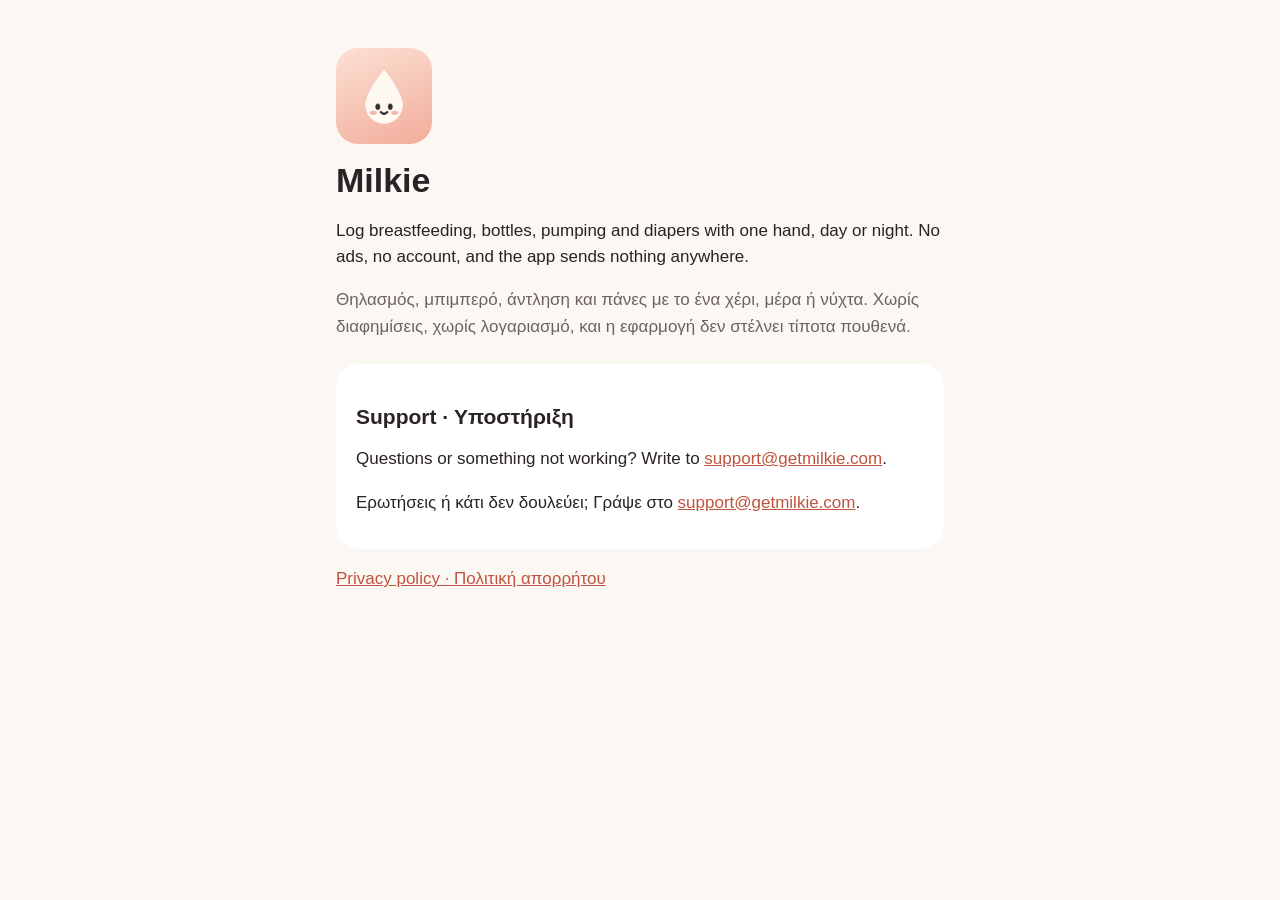
==== index.html @ eff482b9 "Add the support and privacy pages" ====
<!doctype html>
<html lang="en">
<head>
<meta charset="utf-8">
<meta name="viewport" content="width=device-width, initial-scale=1">
<title>Milkie</title>
<link rel="stylesheet" href="style.css">
</head>
<body>
<main>
<img class="icon" src="icon.png" alt="The Milkie app icon: a smiling milk drop">
<h1>Milkie</h1>
<p>Log breastfeeding, bottles, pumping and diapers with one hand, day or night. No ads, no account, and the app sends nothing anywhere.</p>
<p lang="el" class="muted">Θηλασμός, μπιμπερό, άντληση και πάνες με το ένα χέρι, μέρα ή νύχτα. Χωρίς διαφημίσεις, χωρίς λογαριασμό, και η εφαρμογή δεν στέλνει τίποτα πουθενά.</p>
<section>
<h2>Support · Υποστήριξη</h2>
<p>Questions or something not working? Write to <a href="mailto:support@getmilkie.com">support@getmilkie.com</a>.</p>
<p lang="el">Ερωτήσεις ή κάτι δεν δουλεύει; Γράψε στο <a href="mailto:support@getmilkie.com">support@getmilkie.com</a>.</p>
</section>
<p><a href="privacy.html">Privacy policy · Πολιτική απορρήτου</a></p>
</main>
</body>
</html>
---- style.css ----
:root { --bg: #FBF7F3; --card: #FFFFFF; --text: #2A2226; --muted: #6E6166; --accent: #C0533F; color-scheme: light dark; }
@media (prefers-color-scheme: dark) { :root { --bg: #121015; --card: #1E1A21; --text: #E9E1DA; --muted: #A8A29F; --accent: #E48C7D; } }
* { box-sizing: border-box; }
body { margin: 0; background: var(--bg); color: var(--text); font: 17px/1.55 -apple-system, BlinkMacSystemFont, "Helvetica Neue", sans-serif; }
main { max-width: 640px; margin: 0 auto; padding: 48px 16px 64px; }
h1, h2 { font-family: ui-rounded, -apple-system, sans-serif; font-weight: 600; line-height: 1.2; }
h1 { font-size: 34px; margin: 16px 0 8px; }
h2 { font-size: 21px; margin: 32px 0 8px; }
img.icon { width: 96px; height: 96px; border-radius: 22px; display: block; }
a { color: var(--accent); }
.muted { color: var(--muted); }
section { background: var(--card); border-radius: 22px; padding: 8px 20px 16px; margin-top: 24px; }
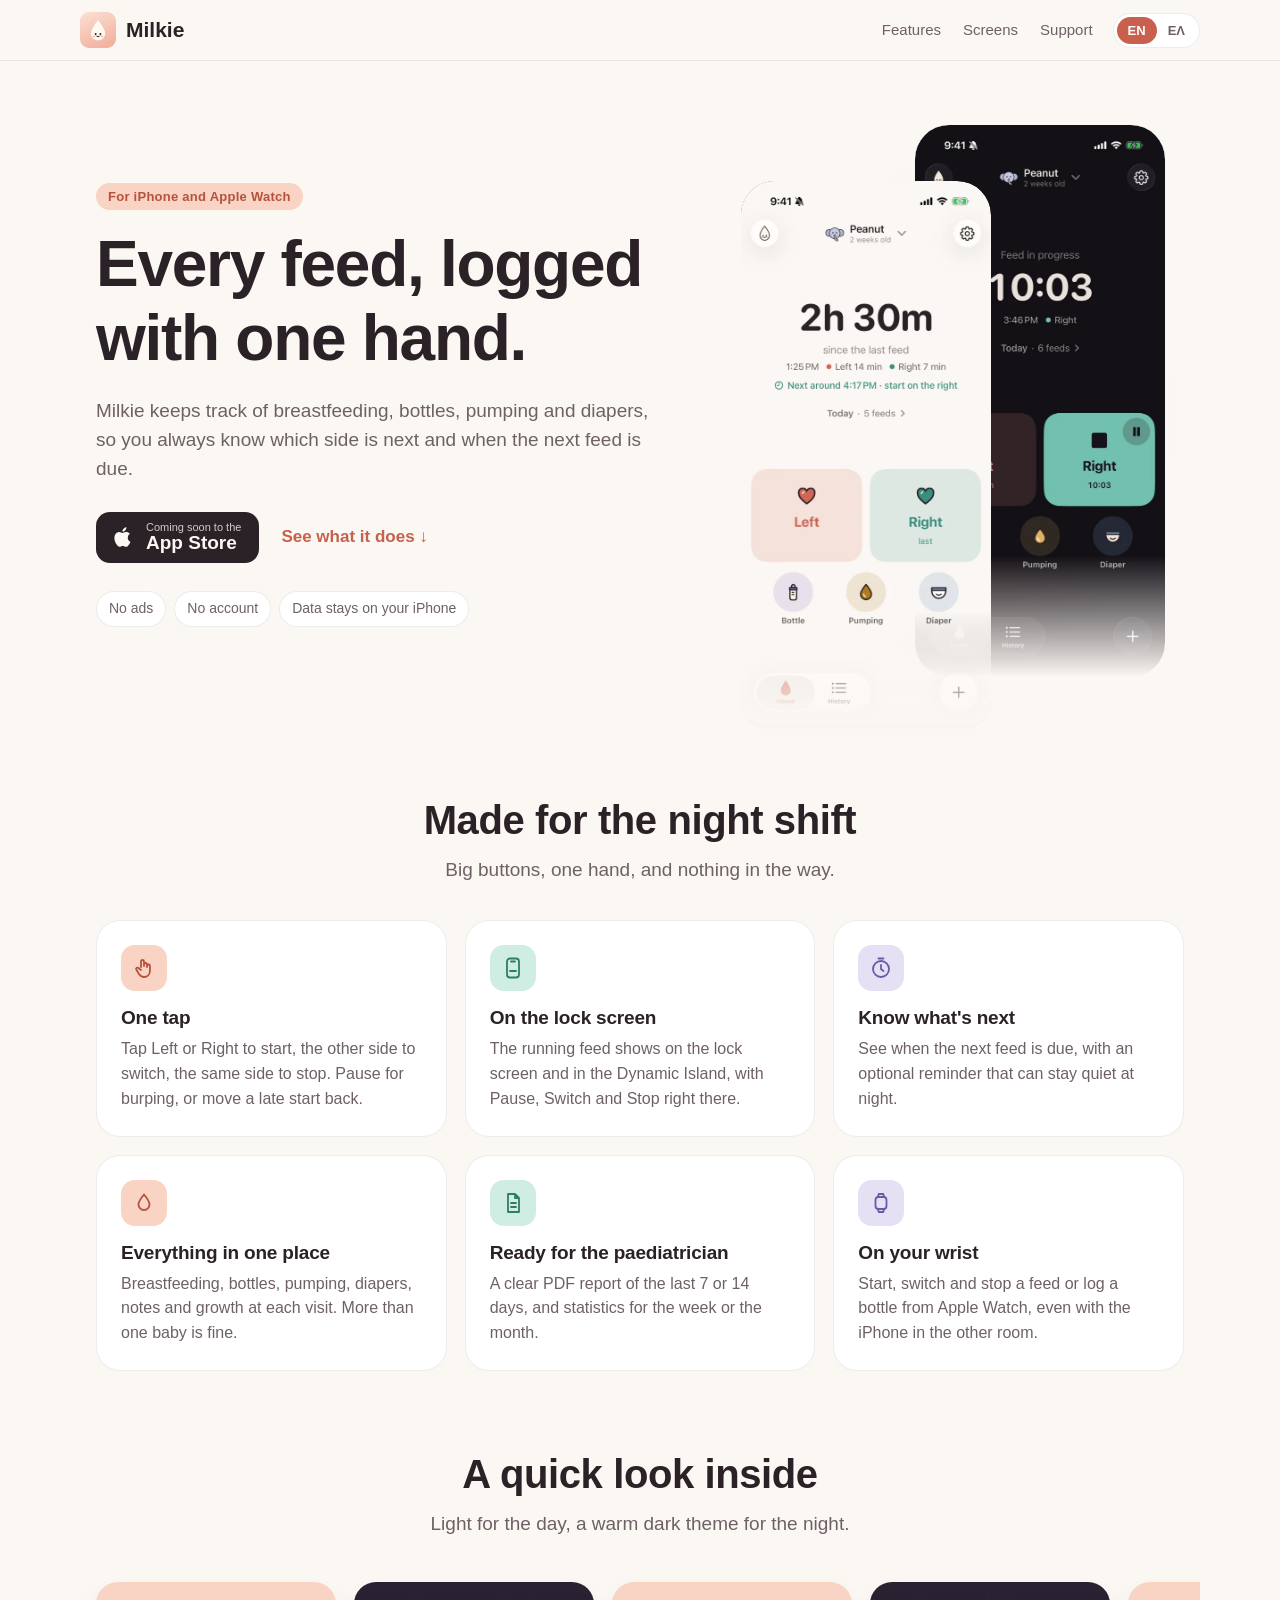
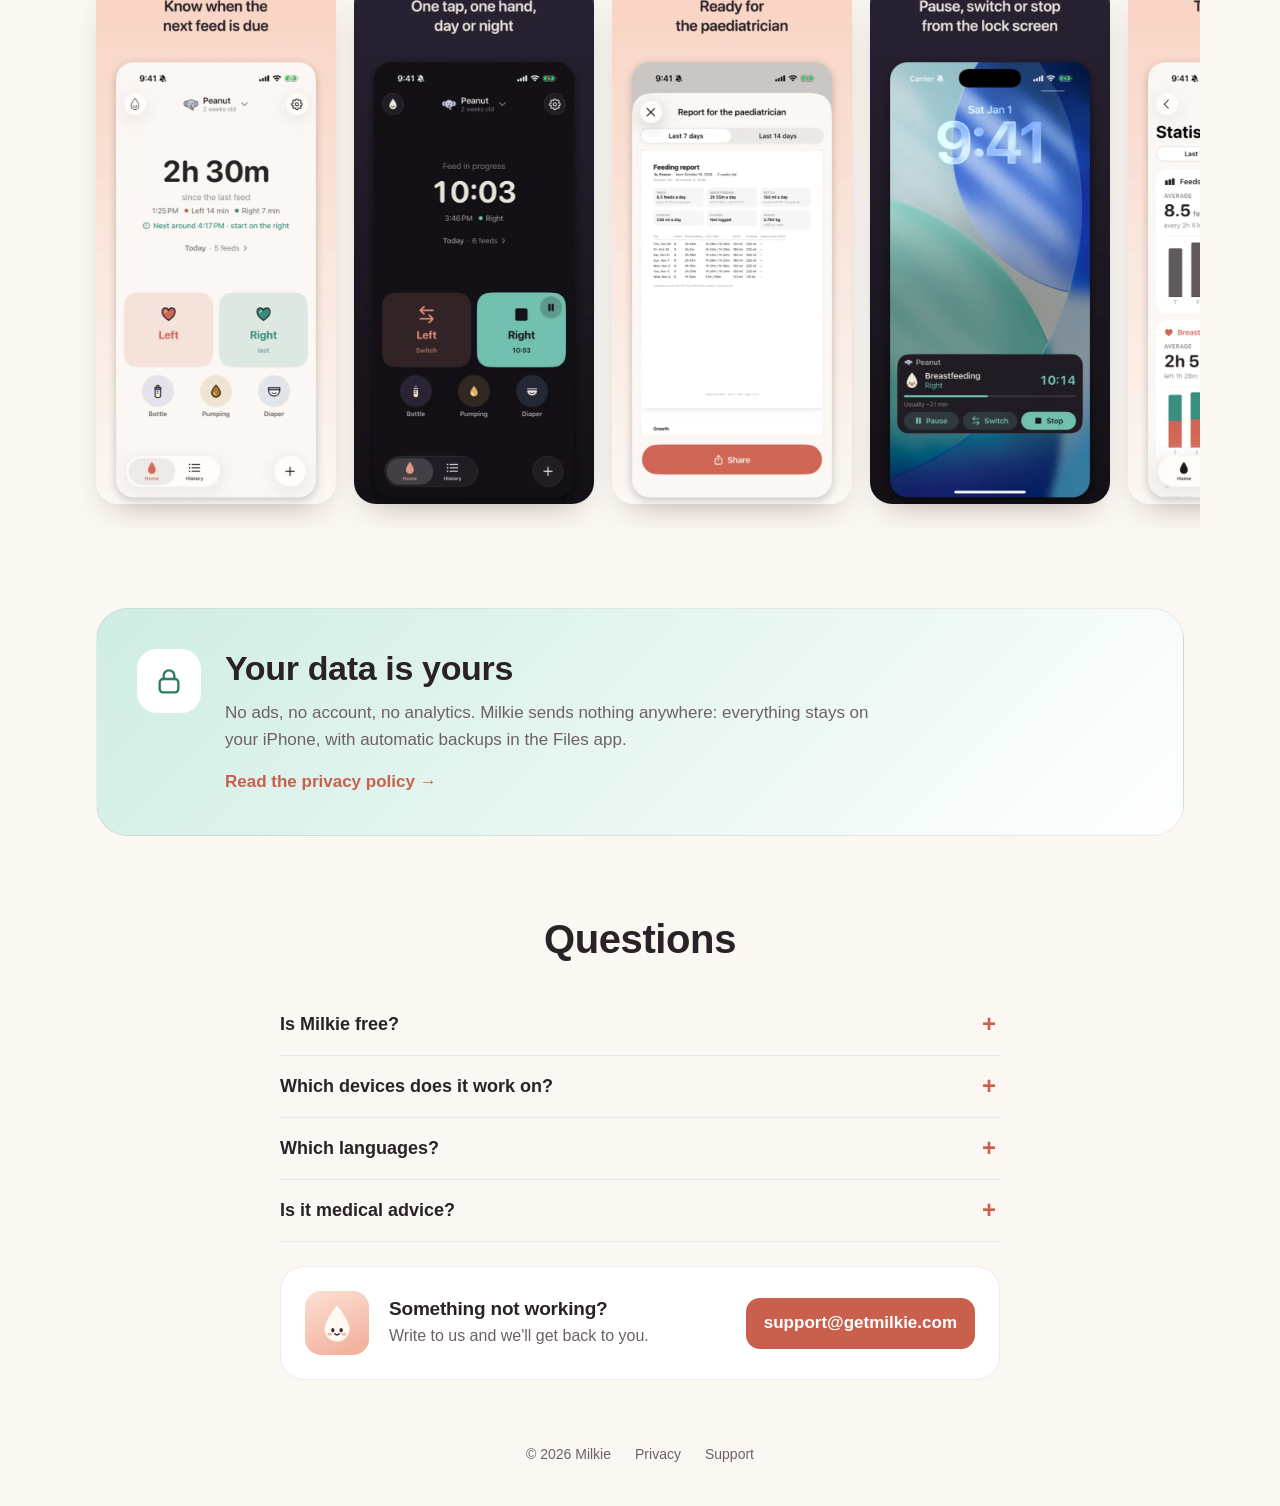
==== commit 0141ca8d: "Turn the support page into a landing page Hero, features, screenshots, privacy and questions in Engl" ====
--- a/index.html
+++ b/index.html
@@ -1,23 +1,161 @@
 <!doctype html>
-<html lang="en">
+<html lang="en" data-lang="en">
 <head>
 <meta charset="utf-8">
 <meta name="viewport" content="width=device-width, initial-scale=1">
-<title>Milkie</title>
+<title>Milkie: feeding tracker for iPhone</title>
+<meta name="description" content="Log breastfeeding, bottles, pumping and diapers with one hand, day or night. No ads, no account, and your data stays on your iPhone.">
+<meta name="theme-color" content="#FBF7F3" media="(prefers-color-scheme: light)">
+<meta name="theme-color" content="#121015" media="(prefers-color-scheme: dark)">
+<meta property="og:title" content="Milkie: feeding tracker for iPhone">
+<meta property="og:description" content="Breastfeeding, bottles, pumping and diapers, logged with one hand. No ads, no account.">
+<meta property="og:image" content="https://getmilkie.com/og.jpg">
+<meta property="og:url" content="https://getmilkie.com/">
+<meta name="twitter:card" content="summary_large_image">
+<link rel="icon" type="image/png" sizes="32x32" href="favicon-32.png">
+<link rel="apple-touch-icon" href="apple-touch-icon.png">
 <link rel="stylesheet" href="style.css">
+<script src="lang.js"></script>
 </head>
 <body>
-<main>
-<img class="icon" src="icon.png" alt="The Milkie app icon: a smiling milk drop">
-<h1>Milkie</h1>
-<p>Log breastfeeding, bottles, pumping and diapers with one hand, day or night. No ads, no account, and the app sends nothing anywhere.</p>
-<p lang="el" class="muted">Θηλασμός, μπιμπερό, άντληση και πάνες με το ένα χέρι, μέρα ή νύχτα. Χωρίς διαφημίσεις, χωρίς λογαριασμό, και η εφαρμογή δεν στέλνει τίποτα πουθενά.</p>
-<section>
-<h2>Support · Υποστήριξη</h2>
-<p>Questions or something not working? Write to <a href="mailto:support@getmilkie.com">support@getmilkie.com</a>.</p>
-<p lang="el">Ερωτήσεις ή κάτι δεν δουλεύει; Γράψε στο <a href="mailto:support@getmilkie.com">support@getmilkie.com</a>.</p>
+<header class="bar">
+  <a class="brand" href="#top"><img src="icon.png" alt="" width="36" height="36">Milkie</a>
+  <nav>
+    <a href="#features"><span lang="en">Features</span><span lang="el">Δυνατότητες</span></a>
+    <a href="#screens"><span lang="en">Screens</span><span lang="el">Οθόνες</span></a>
+    <a href="#support"><span lang="en">Support</span><span lang="el">Υποστήριξη</span></a>
+  </nav>
+  <div class="switch" role="group" aria-label="Language">
+    <button type="button" data-set-lang="en">EN</button><button type="button" data-set-lang="el">ΕΛ</button>
+  </div>
+</header>
+
+<main id="top">
+<section class="hero">
+  <div class="hero-text">
+    <p class="kicker"><span lang="en">For iPhone and Apple Watch</span><span lang="el">Για iPhone και Apple Watch</span></p>
+    <h1><span lang="en">Every feed, logged with one hand.</span><span lang="el">Κάθε τάισμα, με το ένα χέρι.</span></h1>
+    <p class="lead"><span lang="en">Milkie keeps track of breastfeeding, bottles, pumping and diapers, so you always know which side is next and when the next feed is due.</span><span lang="el">Το Milkie κρατά θηλασμό, μπιμπερό, άντληση και πάνες, για να ξέρεις πάντα ποια πλευρά είναι η επόμενη και πότε έρχεται το επόμενο τάισμα.</span></p>
+    <div class="cta">
+      <span class="badge-soon"><svg viewBox="0 0 24 24" aria-hidden="true"><path d="M16.4 12.6c0-2.3 1.9-3.4 2-3.5-1.1-1.6-2.8-1.8-3.4-1.8-1.4-.1-2.8.9-3.5.9s-1.8-.8-3-.8C7 7.4 5.6 8.3 4.8 9.7c-1.6 2.8-.4 6.9 1.2 9.1.8 1.1 1.7 2.3 2.8 2.3 1.1 0 1.6-.7 3-.7s1.8.7 3 .7 2-1.1 2.8-2.2c.9-1.3 1.2-2.5 1.2-2.6 0 0-2.4-.9-2.4-3.7zM14.2 5.8c.6-.8 1-1.8.9-2.8-.9 0-2 .6-2.6 1.4-.6.7-1.1 1.7-.9 2.7 1 .1 2-.5 2.6-1.3z"/></svg><span><small lang="en">Coming soon to the</small><small lang="el">Σύντομα στο</small>App Store</span></span>
+      <a class="link-more" href="#features"><span lang="en">See what it does</span><span lang="el">Δες τι κάνει</span> ↓</a>
+    </div>
+    <ul class="pills">
+      <li><span lang="en">No ads</span><span lang="el">Χωρίς διαφημίσεις</span></li>
+      <li><span lang="en">No account</span><span lang="el">Χωρίς λογαριασμό</span></li>
+      <li><span lang="en">Data stays on your iPhone</span><span lang="el">Τα δεδομένα μένουν στο iPhone</span></li>
+    </ul>
+  </div>
+  <div class="hero-phones" aria-hidden="true">
+    <img class="phone back" lang="en" src="img/en-1-feeding-screen.webp" alt="" width="560" height="1236">
+    <img class="phone back" lang="el" src="img/el-1-feeding-screen.webp" alt="" width="560" height="1236" loading="lazy">
+    <img class="phone front" lang="en" src="img/en-3-home-screen.webp" alt="" width="560" height="1236">
+    <img class="phone front" lang="el" src="img/el-3-home-screen.webp" alt="" width="560" height="1236" loading="lazy">
+  </div>
 </section>
-<p><a href="privacy.html">Privacy policy · Πολιτική απορρήτου</a></p>
+
+<section id="features" class="block">
+  <h2><span lang="en">Made for the night shift</span><span lang="el">Φτιαγμένο για τις νυχτερινές βάρδιες</span></h2>
+  <p class="sub"><span lang="en">Big buttons, one hand, and nothing in the way.</span><span lang="el">Μεγάλα κουμπιά, το ένα χέρι, και τίποτα περιττό.</span></p>
+  <div class="grid">
+    <article class="card">
+      <div class="ico peach"><svg viewBox="0 0 24 24"><path d="M9 11V5.5a1.5 1.5 0 0 1 3 0V10m0-1.5a1.5 1.5 0 0 1 3 0V11m0-1a1.5 1.5 0 0 1 3 0v4.5c0 3.6-2.4 6.5-6 6.5-2.5 0-3.8-1.2-5-3l-2.6-4.2a1.4 1.4 0 0 1 2.3-1.6L9 14"/></svg></div>
+      <h3><span lang="en">One tap</span><span lang="el">Ένα πάτημα</span></h3>
+      <p><span lang="en">Tap Left or Right to start, the other side to switch, the same side to stop. Pause for burping, or move a late start back.</span><span lang="el">Αριστερά ή Δεξιά για έναρξη, η άλλη πλευρά για αλλαγή, η ίδια για τέλος. Παύση για ρέψιμο, ή πήγαινε πίσω την ώρα αν ξεκίνησες αργά.</span></p>
+    </article>
+    <article class="card">
+      <div class="ico teal"><svg viewBox="0 0 24 24"><rect x="6" y="2.5" width="12" height="19" rx="3"/><path d="M10 5.5h4M9 15h6"/></svg></div>
+      <h3><span lang="en">On the lock screen</span><span lang="el">Στην οθόνη κλειδώματος</span></h3>
+      <p><span lang="en">The running feed shows on the lock screen and in the Dynamic Island, with Pause, Switch and Stop right there.</span><span lang="el">Το τάισμα φαίνεται στην οθόνη κλειδώματος και στο Dynamic Island, με Παύση, Αλλαγή και Τέλος εκεί μπροστά σου.</span></p>
+    </article>
+    <article class="card">
+      <div class="ico lilac"><svg viewBox="0 0 24 24"><circle cx="12" cy="13" r="8"/><path d="M12 9v4l2.5 2M9.5 2.5h5"/></svg></div>
+      <h3><span lang="en">Know what's next</span><span lang="el">Ξέρεις τι έρχεται</span></h3>
+      <p><span lang="en">See when the next feed is due, with an optional reminder that can stay quiet at night.</span><span lang="el">Δες πότε έρχεται το επόμενο τάισμα, με υπενθύμιση αν τη θέλεις, που μπορεί να μένει ήσυχη τη νύχτα.</span></p>
+    </article>
+    <article class="card">
+      <div class="ico peach"><svg viewBox="0 0 24 24"><path d="M12 3.5c3 3.6 5.5 6.6 5.5 10a5.5 5.5 0 0 1-11 0c0-3.4 2.5-6.4 5.5-10z"/></svg></div>
+      <h3><span lang="en">Everything in one place</span><span lang="el">Όλα σε ένα σημείο</span></h3>
+      <p><span lang="en">Breastfeeding, bottles, pumping, diapers, notes and growth at each visit. More than one baby is fine.</span><span lang="el">Θηλασμός, μπιμπερό, άντληση, πάνες, σημειώσεις και ανάπτυξη σε κάθε επίσκεψη. Και για περισσότερα από ένα μωρά.</span></p>
+    </article>
+    <article class="card">
+      <div class="ico teal"><svg viewBox="0 0 24 24"><path d="M7 3h7l4 4v14H7zM14 3v4h4M10 12h5M10 16h5"/></svg></div>
+      <h3><span lang="en">Ready for the paediatrician</span><span lang="el">Έτοιμο για τον παιδίατρο</span></h3>
+      <p><span lang="en">A clear PDF report of the last 7 or 14 days, and statistics for the week or the month.</span><span lang="el">Καθαρή αναφορά PDF για τις τελευταίες 7 ή 14 μέρες, και στατιστικά για την εβδομάδα ή τον μήνα.</span></p>
+    </article>
+    <article class="card">
+      <div class="ico lilac"><svg viewBox="0 0 24 24"><rect x="6.5" y="6" width="11" height="12" rx="3"/><path d="M9 6l.7-3h4.6l.7 3M9 18l.7 3h4.6l.7-3"/></svg></div>
+      <h3><span lang="en">On your wrist</span><span lang="el">Στον καρπό σου</span></h3>
+      <p><span lang="en">Start, switch and stop a feed or log a bottle from Apple Watch, even with the iPhone in the other room.</span><span lang="el">Ξεκίνα, άλλαξε και σταμάτα τάισμα ή γράψε μπιμπερό από το Apple Watch, ακόμα κι αν το iPhone είναι σε άλλο δωμάτιο.</span></p>
+    </article>
+  </div>
+</section>
+
+<section id="screens" class="block">
+  <h2><span lang="en">A quick look inside</span><span lang="el">Μια ματιά μέσα</span></h2>
+  <p class="sub"><span lang="en">Light for the day, a warm dark theme for the night.</span><span lang="el">Φωτεινό για τη μέρα, ζεστό σκούρο θέμα για τη νύχτα.</span></p>
+  <div class="gallery" tabindex="0" aria-label="Screenshots">
+    <img lang="en" src="img/en-3-home.webp" alt="Home screen: when the next feed is due" width="600" height="1305" loading="lazy">
+    <img lang="el" src="img/el-3-home.webp" alt="Αρχική οθόνη: πότε έρχεται το επόμενο τάισμα" width="600" height="1305" loading="lazy">
+    <img lang="en" src="img/en-1-feeding.webp" alt="A feed running, in the dark theme" width="600" height="1305" loading="lazy">
+    <img lang="el" src="img/el-1-feeding.webp" alt="Τάισμα σε εξέλιξη, στο σκούρο θέμα" width="600" height="1305" loading="lazy">
+    <img lang="en" src="img/en-4-report.webp" alt="PDF report for the paediatrician" width="600" height="1305" loading="lazy">
+    <img lang="el" src="img/el-4-report.webp" alt="Αναφορά PDF για τον παιδίατρο" width="600" height="1305" loading="lazy">
+    <img lang="en" src="img/en-2-lock.webp" alt="The feed on the lock screen" width="600" height="1305" loading="lazy">
+    <img lang="el" src="img/el-2-lock.webp" alt="Το τάισμα στην οθόνη κλειδώματος" width="600" height="1305" loading="lazy">
+    <img lang="en" src="img/en-5-stats.webp" alt="Weekly statistics" width="600" height="1305" loading="lazy">
+    <img lang="el" src="img/el-5-stats.webp" alt="Στατιστικά εβδομάδας" width="600" height="1305" loading="lazy">
+    <img lang="en" src="img/en-6-welcome.webp" alt="Welcome screen" width="600" height="1305" loading="lazy">
+    <img lang="el" src="img/el-6-welcome.webp" alt="Οθόνη καλωσορίσματος" width="600" height="1305" loading="lazy">
+  </div>
+</section>
+
+<section class="block privacy-band">
+  <div class="privacy-inner">
+    <div class="lock"><svg viewBox="0 0 24 24"><rect x="5" y="10.5" width="14" height="10" rx="2.5"/><path d="M8 10.5V8a4 4 0 0 1 8 0v2.5"/></svg></div>
+    <div>
+      <h2><span lang="en">Your data is yours</span><span lang="el">Τα δεδομένα είναι δικά σου</span></h2>
+      <p><span lang="en">No ads, no account, no analytics. Milkie sends nothing anywhere: everything stays on your iPhone, with automatic backups in the Files app.</span><span lang="el">Χωρίς διαφημίσεις, λογαριασμό ή αναλυτικά στοιχεία. Το Milkie δεν στέλνει τίποτα πουθενά: όλα μένουν στο iPhone σου, με αυτόματα αντίγραφα στα Αρχεία.</span></p>
+      <a class="privacy-link" href="privacy.html"><span lang="en">Read the privacy policy</span><span lang="el">Διάβασε την πολιτική απορρήτου</span> →</a>
+    </div>
+  </div>
+</section>
+
+<section id="support" class="block">
+  <h2><span lang="en">Questions</span><span lang="el">Ερωτήσεις</span></h2>
+  <div class="faq">
+    <details>
+      <summary><span lang="en">Is Milkie free?</span><span lang="el">Είναι δωρεάν;</span></summary>
+      <p><span lang="en">Yes, it's free to download, with no ads and nothing to sign up for.</span><span lang="el">Ναι, κατεβαίνει δωρεάν, χωρίς διαφημίσεις και χωρίς εγγραφή.</span></p>
+    </details>
+    <details>
+      <summary><span lang="en">Which devices does it work on?</span><span lang="el">Σε ποιες συσκευές δουλεύει;</span></summary>
+      <p><span lang="en">iPhone with iOS 18 or later, and Apple Watch with watchOS 11 or later.</span><span lang="el">iPhone με iOS 18 ή νεότερο, και Apple Watch με watchOS 11 ή νεότερο.</span></p>
+    </details>
+    <details>
+      <summary><span lang="en">Which languages?</span><span lang="el">Σε ποιες γλώσσες;</span></summary>
+      <p><span lang="en">English and Greek. You can switch in the app's settings.</span><span lang="el">Αγγλικά και ελληνικά. Αλλάζεις γλώσσα στις ρυθμίσεις της εφαρμογής.</span></p>
+    </details>
+    <details>
+      <summary><span lang="en">Is it medical advice?</span><span lang="el">Δίνει ιατρικές συμβουλές;</span></summary>
+      <p><span lang="en">No. Milkie is a logbook. For questions about your baby's feeding or growth, ask your paediatrician.</span><span lang="el">Όχι. Το Milkie είναι ημερολόγιο. Για ερωτήσεις σχετικά με το τάισμα ή την ανάπτυξη του μωρού σου, ρώτησε τον παιδίατρό σου.</span></p>
+    </details>
+  </div>
+  <div class="contact card">
+    <img src="icon.png" alt="" width="64" height="64">
+    <div>
+      <h3><span lang="en">Something not working?</span><span lang="el">Κάτι δεν δουλεύει;</span></h3>
+      <p><span lang="en">Write to us and we'll get back to you.</span><span lang="el">Γράψε μας και θα σου απαντήσουμε.</span></p>
+    </div>
+    <a class="button" href="mailto:support@getmilkie.com">support@getmilkie.com</a>
+  </div>
+</section>
 </main>
+
+<footer class="foot">
+  <span>© 2026 Milkie</span>
+  <a href="privacy.html"><span lang="en">Privacy</span><span lang="el">Απόρρητο</span></a>
+  <a href="mailto:support@getmilkie.com"><span lang="en">Support</span><span lang="el">Υποστήριξη</span></a>
+</footer>
 </body>
 </html>
--- a/style.css
+++ b/style.css
@@ -1,12 +1,210 @@
-:root { --bg: #FBF7F3; --card: #FFFFFF; --text: #2A2226; --muted: #6E6166; --accent: #C0533F; color-scheme: light dark; }
-@media (prefers-color-scheme: dark) { :root { --bg: #121015; --card: #1E1A21; --text: #E9E1DA; --muted: #A8A29F; --accent: #E48C7D; } }
+:root {
+  color-scheme: light dark;
+  --bg: #FBF7F3;
+  --bg-2: #F6E3D8;
+  --card: #FFFFFF;
+  --text: #2A2226;
+  --muted: #6E6166;
+  --line: rgba(42, 34, 38, .08);
+  --accent: #C9604E;
+  --accent-ink: #FFFFFF;
+  --peach: #F9D3C3;
+  --teal: #CFEDE3;
+  --teal-ink: #2F7D67;
+  --lilac: #E6E0F5;
+  --lilac-ink: #6B5BA8;
+  --peach-ink: #B5523F;
+  --shadow: 0 24px 60px -24px rgba(120, 60, 40, .35);
+  --radius: 24px;
+  --rounded: ui-rounded, "SF Pro Rounded", -apple-system, BlinkMacSystemFont, "Segoe UI", sans-serif;
+}
+@media (prefers-color-scheme: dark) {
+  :root {
+    --bg: #121015;
+    --bg-2: #1C1720;
+    --card: #1E1A21;
+    --text: #E9E1DA;
+    --muted: #A8A29F;
+    --line: rgba(233, 225, 218, .09);
+    --accent: #E48C7D;
+    --accent-ink: #1A1416;
+    --peach: #3A2622;
+    --teal: #1E332D;
+    --teal-ink: #8FD3BE;
+    --lilac: #2A2438;
+    --lilac-ink: #B9ACE8;
+    --peach-ink: #F0A796;
+    --shadow: 0 24px 60px -24px rgba(0, 0, 0, .8);
+  }
+}
+
+/* Language: show only the chosen one. */
+html[data-lang="en"] body [lang="el"], html[data-lang="el"] body [lang="en"] { display: none !important; }
+
 * { box-sizing: border-box; }
-body { margin: 0; background: var(--bg); color: var(--text); font: 17px/1.55 -apple-system, BlinkMacSystemFont, "Helvetica Neue", sans-serif; }
-main { max-width: 640px; margin: 0 auto; padding: 48px 16px 64px; }
-h1, h2 { font-family: ui-rounded, -apple-system, sans-serif; font-weight: 600; line-height: 1.2; }
-h1 { font-size: 34px; margin: 16px 0 8px; }
-h2 { font-size: 21px; margin: 32px 0 8px; }
-img.icon { width: 96px; height: 96px; border-radius: 22px; display: block; }
+html { scroll-behavior: smooth; scroll-padding-top: 80px; }
+body {
+  margin: 0;
+  background: var(--bg);
+  color: var(--text);
+  font: 17px/1.55 -apple-system, BlinkMacSystemFont, "Segoe UI", "Helvetica Neue", sans-serif;
+  -webkit-font-smoothing: antialiased;
+}
+img { max-width: 100%; height: auto; }
 a { color: var(--accent); }
-.muted { color: var(--muted); }
-section { background: var(--card); border-radius: 22px; padding: 8px 20px 16px; margin-top: 24px; }
+h1, h2, h3 { font-family: var(--rounded); line-height: 1.15; letter-spacing: -.01em; margin: 0; }
+h2 { font-size: clamp(28px, 4vw, 40px); font-weight: 700; }
+h3 { font-size: 19px; font-weight: 650; }
+
+/* Top bar */
+.bar {
+  position: sticky; top: 0; z-index: 10;
+  display: flex; align-items: center; gap: 20px;
+  padding: 12px max(16px, calc((100% - 1120px) / 2));
+  background: color-mix(in srgb, var(--bg) 82%, transparent);
+  backdrop-filter: saturate(1.4) blur(14px);
+  -webkit-backdrop-filter: saturate(1.4) blur(14px);
+  border-bottom: 1px solid var(--line);
+}
+.brand { display: flex; align-items: center; gap: 10px; font: 700 21px var(--rounded); color: var(--text); text-decoration: none; margin-right: auto; }
+.brand img { border-radius: 9px; }
+.bar nav { display: flex; gap: 22px; }
+.bar nav a { color: var(--muted); text-decoration: none; font-size: 15px; font-weight: 500; }
+.bar nav a:hover { color: var(--text); }
+.switch { display: flex; background: var(--card); border: 1px solid var(--line); border-radius: 999px; padding: 3px; }
+.switch button {
+  font: 600 13px var(--rounded); border: 0; background: none; color: var(--muted);
+  padding: 6px 11px; border-radius: 999px; cursor: pointer;
+}
+.switch button[aria-pressed="true"] { background: var(--accent); color: var(--accent-ink); }
+
+main { max-width: 1120px; margin: 0 auto; padding: 0 16px; }
+
+/* Hero */
+.hero {
+  display: grid; grid-template-columns: 1.1fr .9fr; gap: 40px; align-items: center;
+  padding: 64px 0 40px;
+}
+.kicker {
+  display: inline-block; margin: 0 0 18px; padding: 6px 12px; border-radius: 999px;
+  background: var(--peach); color: var(--peach-ink); font: 600 13px var(--rounded); letter-spacing: .02em;
+}
+.hero h1 { font-size: clamp(40px, 6vw, 64px); font-weight: 800; letter-spacing: -.02em; }
+.lead { font-size: 19px; color: var(--muted); max-width: 30em; margin: 20px 0 28px; }
+.cta { display: flex; flex-wrap: wrap; align-items: center; gap: 14px 22px; }
+.badge-soon {
+  display: inline-flex; align-items: center; gap: 10px;
+  background: var(--text); color: var(--bg); border-radius: 14px; padding: 9px 18px 9px 14px;
+  font: 600 19px/1.1 -apple-system, BlinkMacSystemFont, sans-serif;
+}
+.badge-soon svg { width: 26px; height: 26px; fill: currentColor; }
+.badge-soon span { display: flex; flex-direction: column; }
+.badge-soon small { font-size: 11px; font-weight: 500; opacity: .8; }
+.link-more { font-weight: 600; text-decoration: none; }
+.pills { display: flex; flex-wrap: wrap; gap: 8px; list-style: none; padding: 0; margin: 28px 0 0; }
+.pills li { font-size: 14px; color: var(--muted); padding: 6px 12px; border: 1px solid var(--line); border-radius: 999px; background: var(--card); }
+
+.hero-phones { position: relative; height: 560px; }
+.hero-phones::before {
+  content: ""; position: absolute; inset: 8% 4% 4% 8%; border-radius: 50%;
+  background: radial-gradient(closest-side, var(--peach), transparent);
+  filter: blur(10px);
+}
+.phone {
+  position: absolute; width: 250px; border-radius: 34px;
+  box-shadow: 0 0 0 7px #1D191F, 0 0 0 8px rgba(255, 255, 255, .08), var(--shadow);
+  -webkit-mask-image: linear-gradient(#000 78%, transparent);
+  mask-image: linear-gradient(#000 78%, transparent);
+}
+.phone.front { left: 6%; top: 56px; z-index: 2; }
+.phone.back { right: 4%; top: 0; }
+
+/* Sections */
+.block { padding: 72px 0 8px; }
+.block > h2 { text-align: center; }
+.sub { text-align: center; color: var(--muted); font-size: 19px; margin: 12px auto 36px; max-width: 32em; }
+
+.grid { display: grid; grid-template-columns: repeat(3, 1fr); gap: 18px; }
+.card { background: var(--card); border: 1px solid var(--line); border-radius: var(--radius); padding: 24px; }
+.card p { color: var(--muted); margin: 8px 0 0; font-size: 16px; }
+.ico { width: 46px; height: 46px; border-radius: 14px; display: grid; place-items: center; margin-bottom: 16px; }
+.ico svg { width: 24px; height: 24px; fill: none; stroke: currentColor; stroke-width: 1.8; stroke-linecap: round; stroke-linejoin: round; }
+.ico.peach { background: var(--peach); color: var(--peach-ink); }
+.ico.teal { background: var(--teal); color: var(--teal-ink); }
+.ico.lilac { background: var(--lilac); color: var(--lilac-ink); }
+
+.gallery {
+  display: flex; gap: 18px; overflow-x: auto; scroll-snap-type: x mandatory;
+  padding: 8px max(0px, calc((100% - 1040px) / 2)) 24px; margin: 0 -16px; padding-left: 16px; padding-right: 16px;
+  scrollbar-width: thin;
+}
+.gallery img {
+  flex: 0 0 auto; width: 240px; border-radius: 22px; scroll-snap-align: center;
+  box-shadow: 0 14px 34px -18px rgba(60, 30, 20, .45);
+}
+
+.privacy-band .privacy-inner {
+  display: flex; gap: 24px; align-items: flex-start;
+  background: linear-gradient(135deg, var(--teal), var(--card));
+  border: 1px solid var(--line); border-radius: 32px; padding: 40px;
+}
+.privacy-band h2 { text-align: left; font-size: clamp(26px, 3.4vw, 34px); }
+.privacy-band p { color: var(--muted); max-width: 40em; margin: 12px 0 16px; }
+.lock { flex: 0 0 auto; width: 64px; height: 64px; border-radius: 20px; background: var(--card); color: var(--teal-ink); display: grid; place-items: center; }
+.lock svg { width: 32px; height: 32px; fill: none; stroke: currentColor; stroke-width: 1.8; stroke-linecap: round; }
+.privacy-link { font-weight: 600; text-decoration: none; }
+
+.faq { max-width: 720px; margin: 32px auto 24px; }
+.faq details { border-bottom: 1px solid var(--line); padding: 4px 0; }
+.faq summary {
+  cursor: pointer; list-style: none; padding: 16px 32px 16px 0; position: relative;
+  font: 600 18px var(--rounded);
+}
+.faq summary::-webkit-details-marker { display: none; }
+.faq summary::after { content: "+"; position: absolute; right: 4px; top: 12px; font-size: 24px; color: var(--accent); transition: transform .2s; }
+.faq details[open] summary::after { transform: rotate(45deg); }
+.faq p { color: var(--muted); margin: 0 0 16px; }
+
+.contact { display: flex; align-items: center; gap: 20px; max-width: 720px; margin: 0 auto; }
+.contact img { border-radius: 16px; }
+.contact > div { flex: 1; }
+.contact p { margin: 4px 0 0; }
+.button {
+  display: inline-block; background: var(--accent); color: var(--accent-ink); text-decoration: none;
+  font-weight: 600; padding: 12px 18px; border-radius: 14px; white-space: nowrap;
+}
+
+.foot {
+  display: flex; flex-wrap: wrap; gap: 8px 24px; justify-content: center;
+  padding: 56px 16px 40px; color: var(--muted); font-size: 14px;
+}
+.foot a { color: var(--muted); text-decoration: none; }
+.foot a:hover { color: var(--text); }
+
+/* Privacy policy page */
+.doc { max-width: 680px; margin: 0 auto; padding: 40px 16px 24px; }
+.doc h1 { font-size: clamp(32px, 5vw, 44px); font-weight: 800; margin: 8px 0 6px; }
+.doc h2 { font-size: 22px; margin: 32px 0 6px; }
+.doc .muted { color: var(--muted); margin-top: 0; }
+
+@media (max-width: 900px) {
+  .hero { grid-template-columns: 1fr; padding-top: 40px; }
+  .hero-phones { height: 440px; max-width: 460px; width: 100%; margin: 0 auto; }
+  .phone { width: 200px; }
+  .grid { grid-template-columns: repeat(2, 1fr); }
+}
+@media (max-width: 640px) {
+  .bar { gap: 12px; }
+  .bar nav { display: none; }
+  .hero h1 { font-size: 40px; }
+  .lead { font-size: 17px; }
+  .hero-phones { height: 380px; }
+  .phone { width: 172px; border-radius: 26px; }
+  .phone.front { left: 2%; }
+  .grid { grid-template-columns: 1fr; }
+  .block { padding-top: 56px; }
+  .gallery img { width: 210px; }
+  .privacy-band .privacy-inner { flex-direction: column; padding: 28px 22px; }
+  .contact { flex-direction: column; text-align: center; }
+}
+@media (prefers-reduced-motion: reduce) { html { scroll-behavior: auto; } }
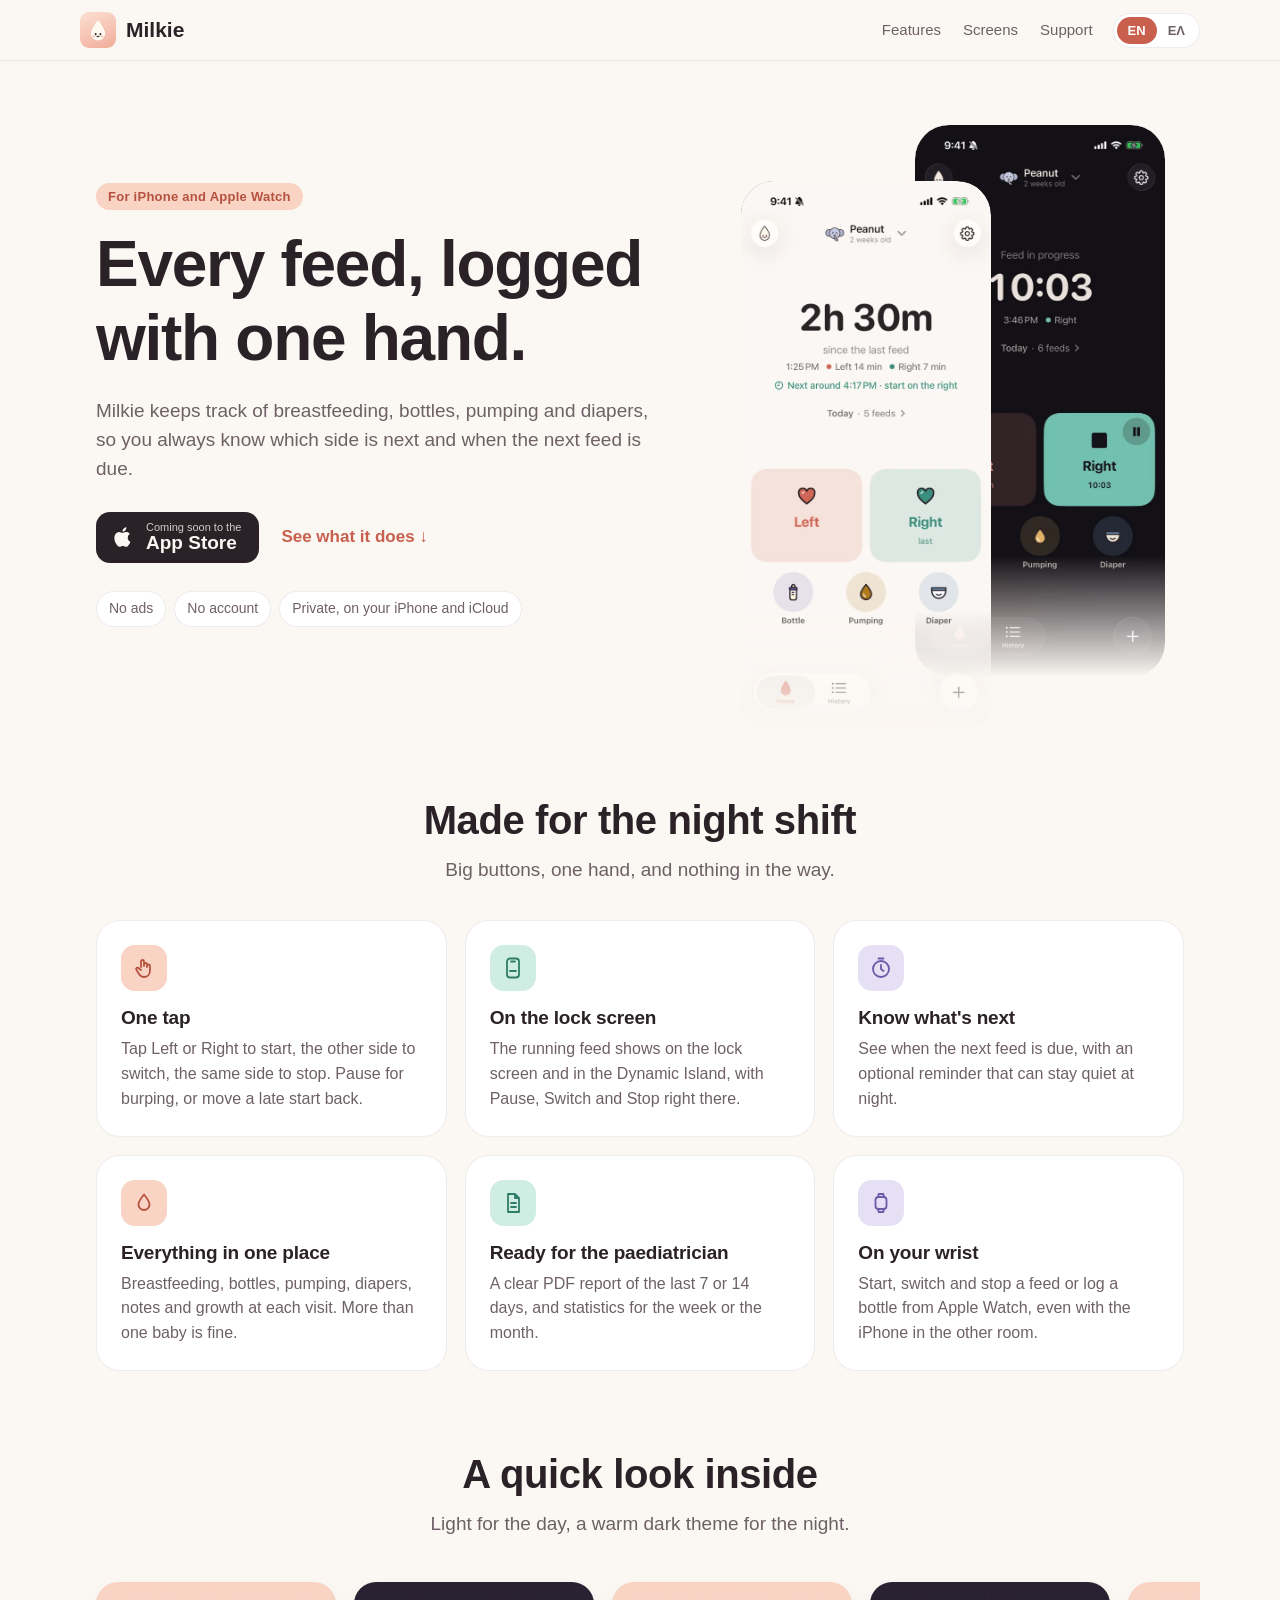
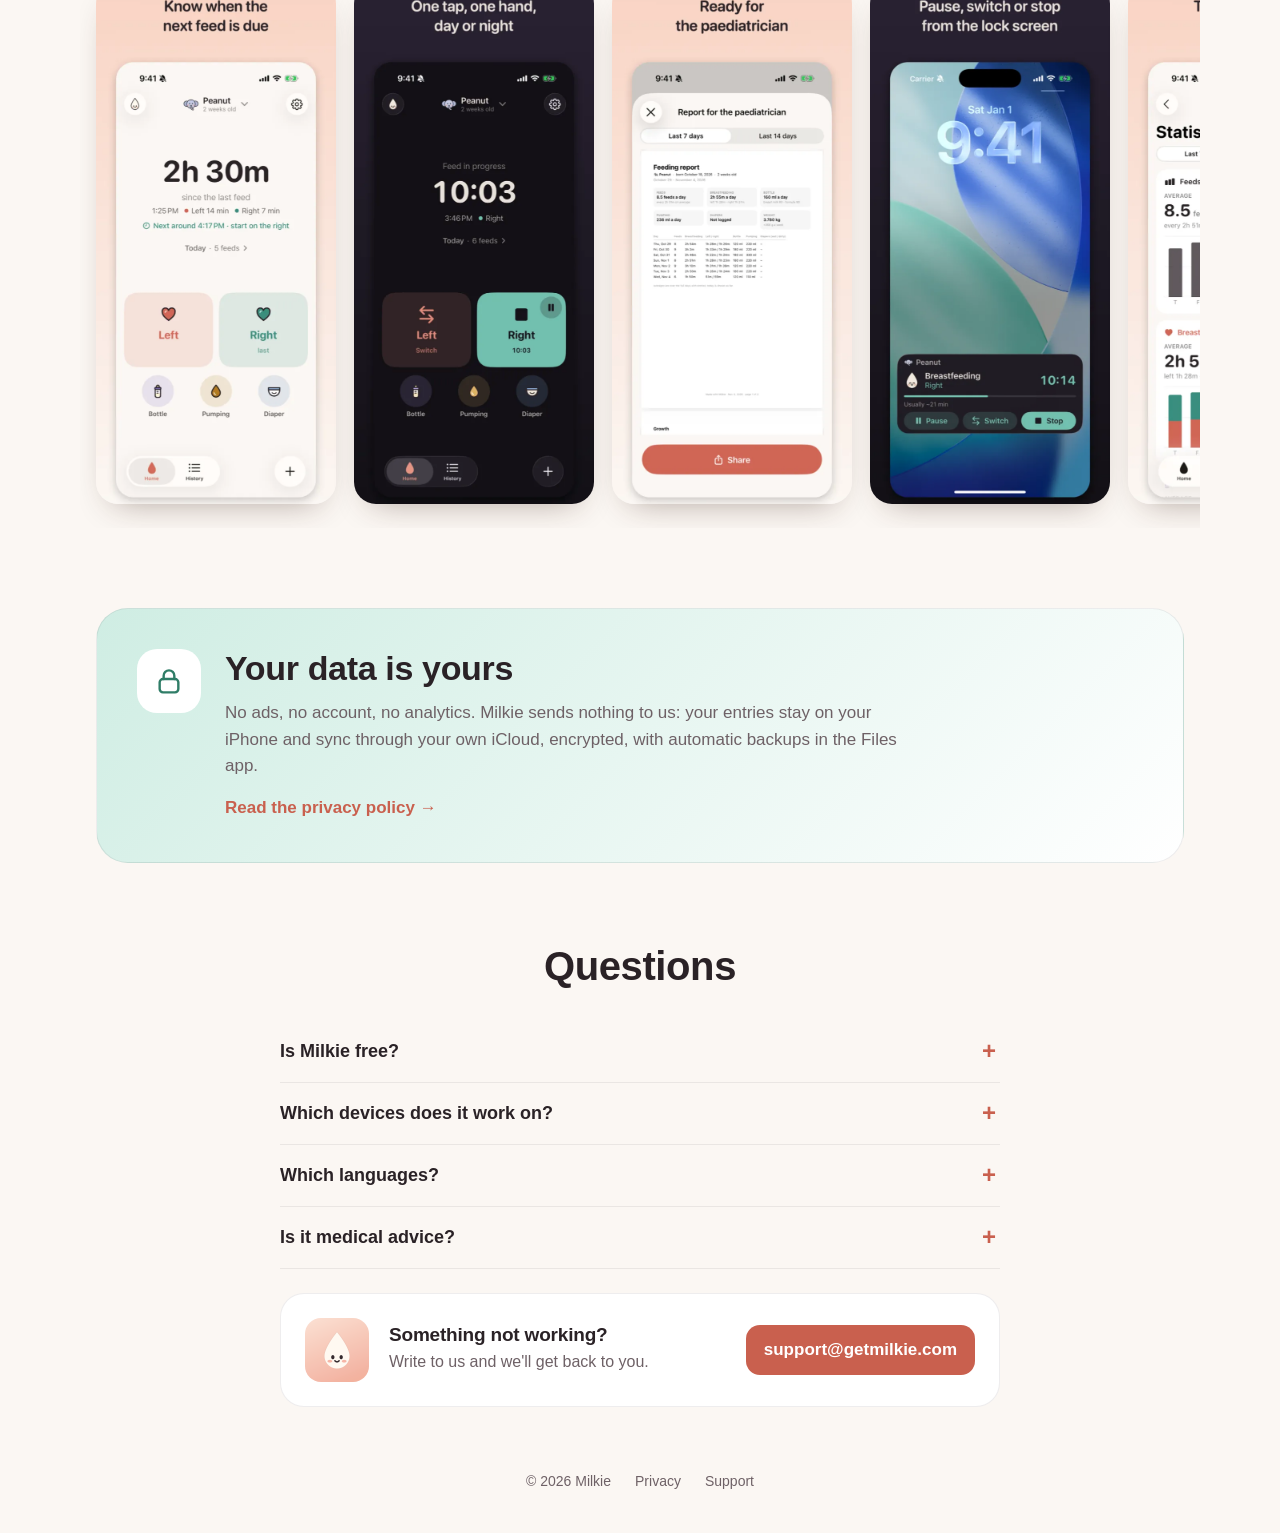
==== commit 1c475ed1: "Cover iCloud sync and partner sharing in the privacy policy" ====
--- a/index.html
+++ b/index.html
@@ -4,7 +4,7 @@
 <meta charset="utf-8">
 <meta name="viewport" content="width=device-width, initial-scale=1">
 <title>Milkie: feeding tracker for iPhone</title>
-<meta name="description" content="Log breastfeeding, bottles, pumping and diapers with one hand, day or night. No ads, no account, and your data stays on your iPhone.">
+<meta name="description" content="Log breastfeeding, bottles, pumping and diapers with one hand, day or night. No ads, no account, and your data stays yours.">
 <meta name="theme-color" content="#FBF7F3" media="(prefers-color-scheme: light)">
 <meta name="theme-color" content="#121015" media="(prefers-color-scheme: dark)">
 <meta property="og:title" content="Milkie: feeding tracker for iPhone">
@@ -43,7 +43,7 @@
     <ul class="pills">
       <li><span lang="en">No ads</span><span lang="el">Χωρίς διαφημίσεις</span></li>
       <li><span lang="en">No account</span><span lang="el">Χωρίς λογαριασμό</span></li>
-      <li><span lang="en">Data stays on your iPhone</span><span lang="el">Τα δεδομένα μένουν στο iPhone</span></li>
+      <li><span lang="en">Private, on your iPhone and iCloud</span><span lang="el">Ιδιωτικά, στο iPhone και στο iCloud</span></li>
     </ul>
   </div>
   <div class="hero-phones" aria-hidden="true">
@@ -115,7 +115,7 @@
     <div class="lock"><svg viewBox="0 0 24 24"><rect x="5" y="10.5" width="14" height="10" rx="2.5"/><path d="M8 10.5V8a4 4 0 0 1 8 0v2.5"/></svg></div>
     <div>
       <h2><span lang="en">Your data is yours</span><span lang="el">Τα δεδομένα είναι δικά σου</span></h2>
-      <p><span lang="en">No ads, no account, no analytics. Milkie sends nothing anywhere: everything stays on your iPhone, with automatic backups in the Files app.</span><span lang="el">Χωρίς διαφημίσεις, λογαριασμό ή αναλυτικά στοιχεία. Το Milkie δεν στέλνει τίποτα πουθενά: όλα μένουν στο iPhone σου, με αυτόματα αντίγραφα στα Αρχεία.</span></p>
+      <p><span lang="en">No ads, no account, no analytics. Milkie sends nothing to us: your entries stay on your iPhone and sync through your own iCloud, encrypted, with automatic backups in the Files app.</span><span lang="el">Χωρίς διαφημίσεις, λογαριασμό ή αναλυτικά στοιχεία. Το Milkie δεν μας στέλνει τίποτα: οι καταχωρίσεις μένουν στο iPhone σου και συγχρονίζονται κρυπτογραφημένες μέσω του δικού σου iCloud, με αυτόματα αντίγραφα στα Αρχεία.</span></p>
       <a class="privacy-link" href="privacy.html"><span lang="en">Read the privacy policy</span><span lang="el">Διάβασε την πολιτική απορρήτου</span> →</a>
     </div>
   </div>
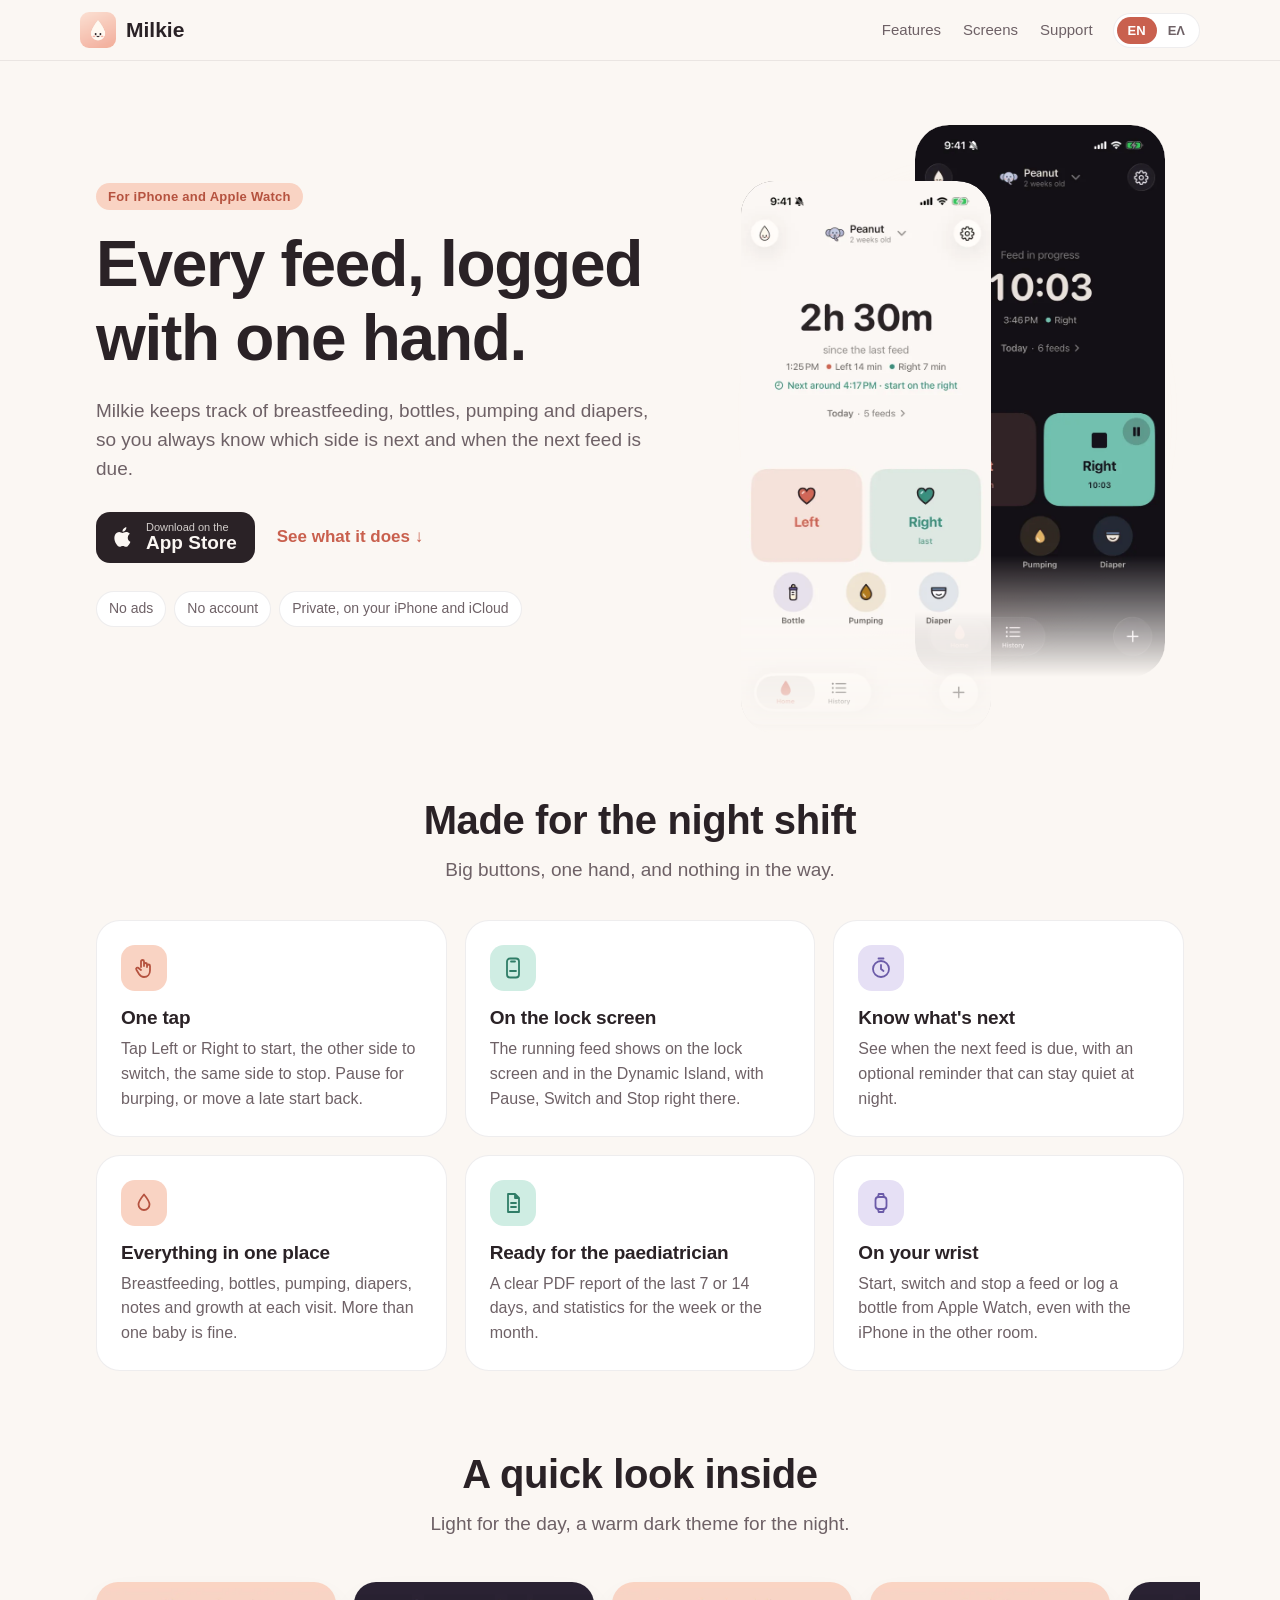
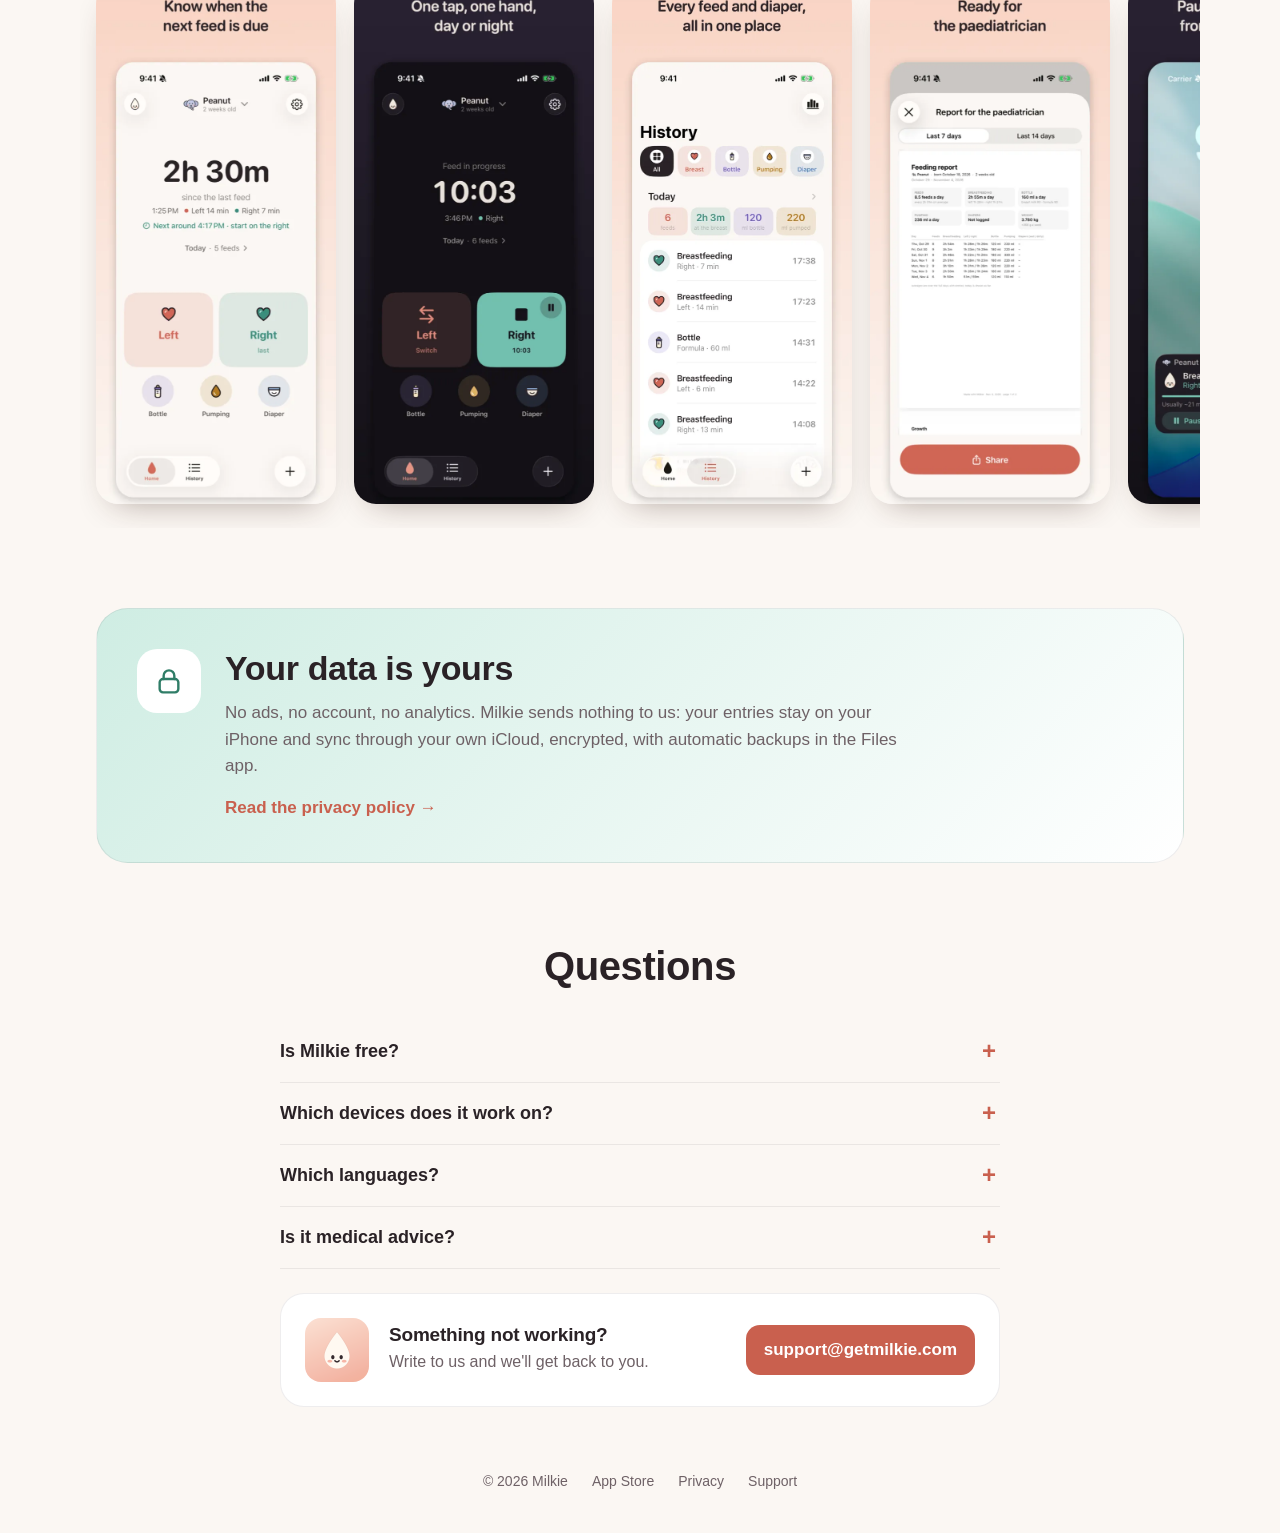
==== commit aca50f76: "Link to the App Store" ====
--- a/index.html
+++ b/index.html
@@ -12,6 +12,7 @@
 <meta property="og:image" content="https://getmilkie.com/og.jpg">
 <meta property="og:url" content="https://getmilkie.com/">
 <meta name="twitter:card" content="summary_large_image">
+<meta name="apple-itunes-app" content="app-id=6831580786">
 <link rel="icon" type="image/png" sizes="32x32" href="favicon-32.png">
 <link rel="apple-touch-icon" href="apple-touch-icon.png">
 <link rel="stylesheet" href="style.css">
@@ -37,7 +38,7 @@
     <h1><span lang="en">Every feed, logged with one hand.</span><span lang="el">Κάθε τάισμα, με το ένα χέρι.</span></h1>
     <p class="lead"><span lang="en">Milkie keeps track of breastfeeding, bottles, pumping and diapers, so you always know which side is next and when the next feed is due.</span><span lang="el">Το Milkie κρατά θηλασμό, μπιμπερό, άντληση και πάνες, για να ξέρεις πάντα ποια πλευρά είναι η επόμενη και πότε έρχεται το επόμενο τάισμα.</span></p>
     <div class="cta">
-      <span class="badge-soon"><svg viewBox="0 0 24 24" aria-hidden="true"><path d="M16.4 12.6c0-2.3 1.9-3.4 2-3.5-1.1-1.6-2.8-1.8-3.4-1.8-1.4-.1-2.8.9-3.5.9s-1.8-.8-3-.8C7 7.4 5.6 8.3 4.8 9.7c-1.6 2.8-.4 6.9 1.2 9.1.8 1.1 1.7 2.3 2.8 2.3 1.1 0 1.6-.7 3-.7s1.8.7 3 .7 2-1.1 2.8-2.2c.9-1.3 1.2-2.5 1.2-2.6 0 0-2.4-.9-2.4-3.7zM14.2 5.8c.6-.8 1-1.8.9-2.8-.9 0-2 .6-2.6 1.4-.6.7-1.1 1.7-.9 2.7 1 .1 2-.5 2.6-1.3z"/></svg><span><small lang="en">Coming soon to the</small><small lang="el">Σύντομα στο</small>App Store</span></span>
+      <a class="badge-store" href="https://apps.apple.com/app/id6831580786"><svg viewBox="0 0 24 24" aria-hidden="true"><path d="M16.4 12.6c0-2.3 1.9-3.4 2-3.5-1.1-1.6-2.8-1.8-3.4-1.8-1.4-.1-2.8.9-3.5.9s-1.8-.8-3-.8C7 7.4 5.6 8.3 4.8 9.7c-1.6 2.8-.4 6.9 1.2 9.1.8 1.1 1.7 2.3 2.8 2.3 1.1 0 1.6-.7 3-.7s1.8.7 3 .7 2-1.1 2.8-2.2c.9-1.3 1.2-2.5 1.2-2.6 0 0-2.4-.9-2.4-3.7zM14.2 5.8c.6-.8 1-1.8.9-2.8-.9 0-2 .6-2.6 1.4-.6.7-1.1 1.7-.9 2.7 1 .1 2-.5 2.6-1.3z"/></svg><span><small lang="en">Download on the</small><small lang="el">Λήψη από το</small>App Store</span></a>
       <a class="link-more" href="#features"><span lang="en">See what it does</span><span lang="el">Δες τι κάνει</span> ↓</a>
     </div>
     <ul class="pills">
@@ -99,6 +100,8 @@
     <img lang="el" src="img/el-3-home.webp" alt="Αρχική οθόνη: πότε έρχεται το επόμενο τάισμα" width="600" height="1305" loading="lazy">
     <img lang="en" src="img/en-1-feeding.webp" alt="A feed running, in the dark theme" width="600" height="1305" loading="lazy">
     <img lang="el" src="img/el-1-feeding.webp" alt="Τάισμα σε εξέλιξη, στο σκούρο θέμα" width="600" height="1305" loading="lazy">
+    <img lang="en" src="img/en-7-history.webp" alt="History of feeds, bottles and diapers" width="600" height="1305" loading="lazy">
+    <img lang="el" src="img/el-7-history.webp" alt="Ιστορικό με ταΐσματα, μπιμπερό και πάνες" width="600" height="1305" loading="lazy">
     <img lang="en" src="img/en-4-report.webp" alt="PDF report for the paediatrician" width="600" height="1305" loading="lazy">
     <img lang="el" src="img/el-4-report.webp" alt="Αναφορά PDF για τον παιδίατρο" width="600" height="1305" loading="lazy">
     <img lang="en" src="img/en-2-lock.webp" alt="The feed on the lock screen" width="600" height="1305" loading="lazy">
@@ -126,7 +129,7 @@
   <div class="faq">
     <details>
       <summary><span lang="en">Is Milkie free?</span><span lang="el">Είναι δωρεάν;</span></summary>
-      <p><span lang="en">Yes, it's free to download, with no ads and nothing to sign up for.</span><span lang="el">Ναι, κατεβαίνει δωρεάν, χωρίς διαφημίσεις και χωρίς εγγραφή.</span></p>
+      <p><span lang="en">Yes, it's free to download <a href="https://apps.apple.com/app/id6831580786">from the App Store</a>, with no ads and nothing to sign up for.</span><span lang="el">Ναι, κατεβαίνει δωρεάν <a href="https://apps.apple.com/app/id6831580786">από το App Store</a>, χωρίς διαφημίσεις και χωρίς εγγραφή.</span></p>
     </details>
     <details>
       <summary><span lang="en">Which devices does it work on?</span><span lang="el">Σε ποιες συσκευές δουλεύει;</span></summary>
@@ -154,6 +157,7 @@
 
 <footer class="foot">
   <span>© 2026 Milkie</span>
+  <a href="https://apps.apple.com/app/id6831580786">App Store</a>
   <a href="privacy.html"><span lang="en">Privacy</span><span lang="el">Απόρρητο</span></a>
   <a href="mailto:support@getmilkie.com"><span lang="en">Support</span><span lang="el">Υποστήριξη</span></a>
 </footer>
--- a/style.css
+++ b/style.css
@@ -92,14 +92,17 @@
 .hero h1 { font-size: clamp(40px, 6vw, 64px); font-weight: 800; letter-spacing: -.02em; }
 .lead { font-size: 19px; color: var(--muted); max-width: 30em; margin: 20px 0 28px; }
 .cta { display: flex; flex-wrap: wrap; align-items: center; gap: 14px 22px; }
-.badge-soon {
+.badge-store {
   display: inline-flex; align-items: center; gap: 10px;
   background: var(--text); color: var(--bg); border-radius: 14px; padding: 9px 18px 9px 14px;
   font: 600 19px/1.1 -apple-system, BlinkMacSystemFont, sans-serif;
 }
-.badge-soon svg { width: 26px; height: 26px; fill: currentColor; }
-.badge-soon span { display: flex; flex-direction: column; }
-.badge-soon small { font-size: 11px; font-weight: 500; opacity: .8; }
+.badge-store svg { width: 26px; height: 26px; fill: currentColor; }
+.badge-store span { display: flex; flex-direction: column; }
+.badge-store small { font-size: 11px; font-weight: 500; opacity: .8; }
+a.badge-store { text-decoration: none; transition: transform .15s ease, opacity .15s ease; }
+a.badge-store:hover { opacity: .88; }
+a.badge-store:active { transform: scale(.97); }
 .link-more { font-weight: 600; text-decoration: none; }
 .pills { display: flex; flex-wrap: wrap; gap: 8px; list-style: none; padding: 0; margin: 28px 0 0; }
 .pills li { font-size: 14px; color: var(--muted); padding: 6px 12px; border: 1px solid var(--line); border-radius: 999px; background: var(--card); }
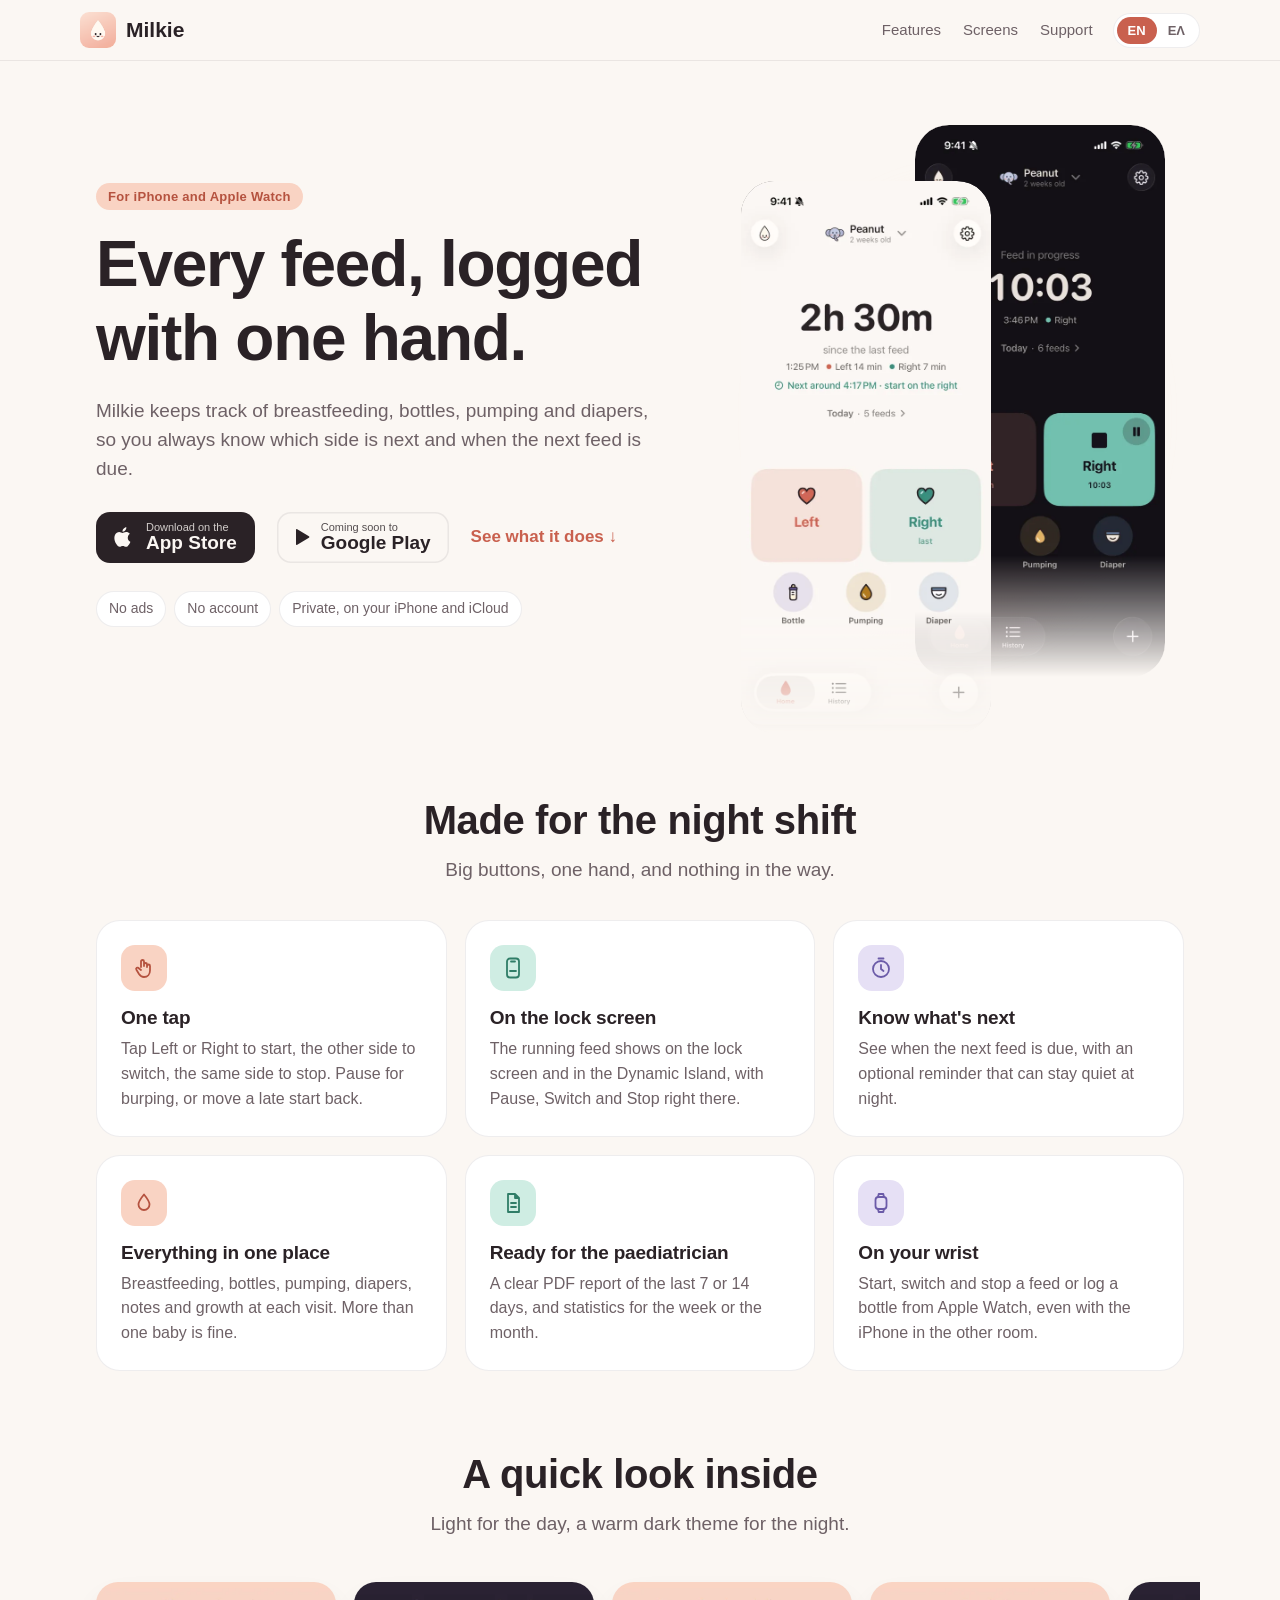
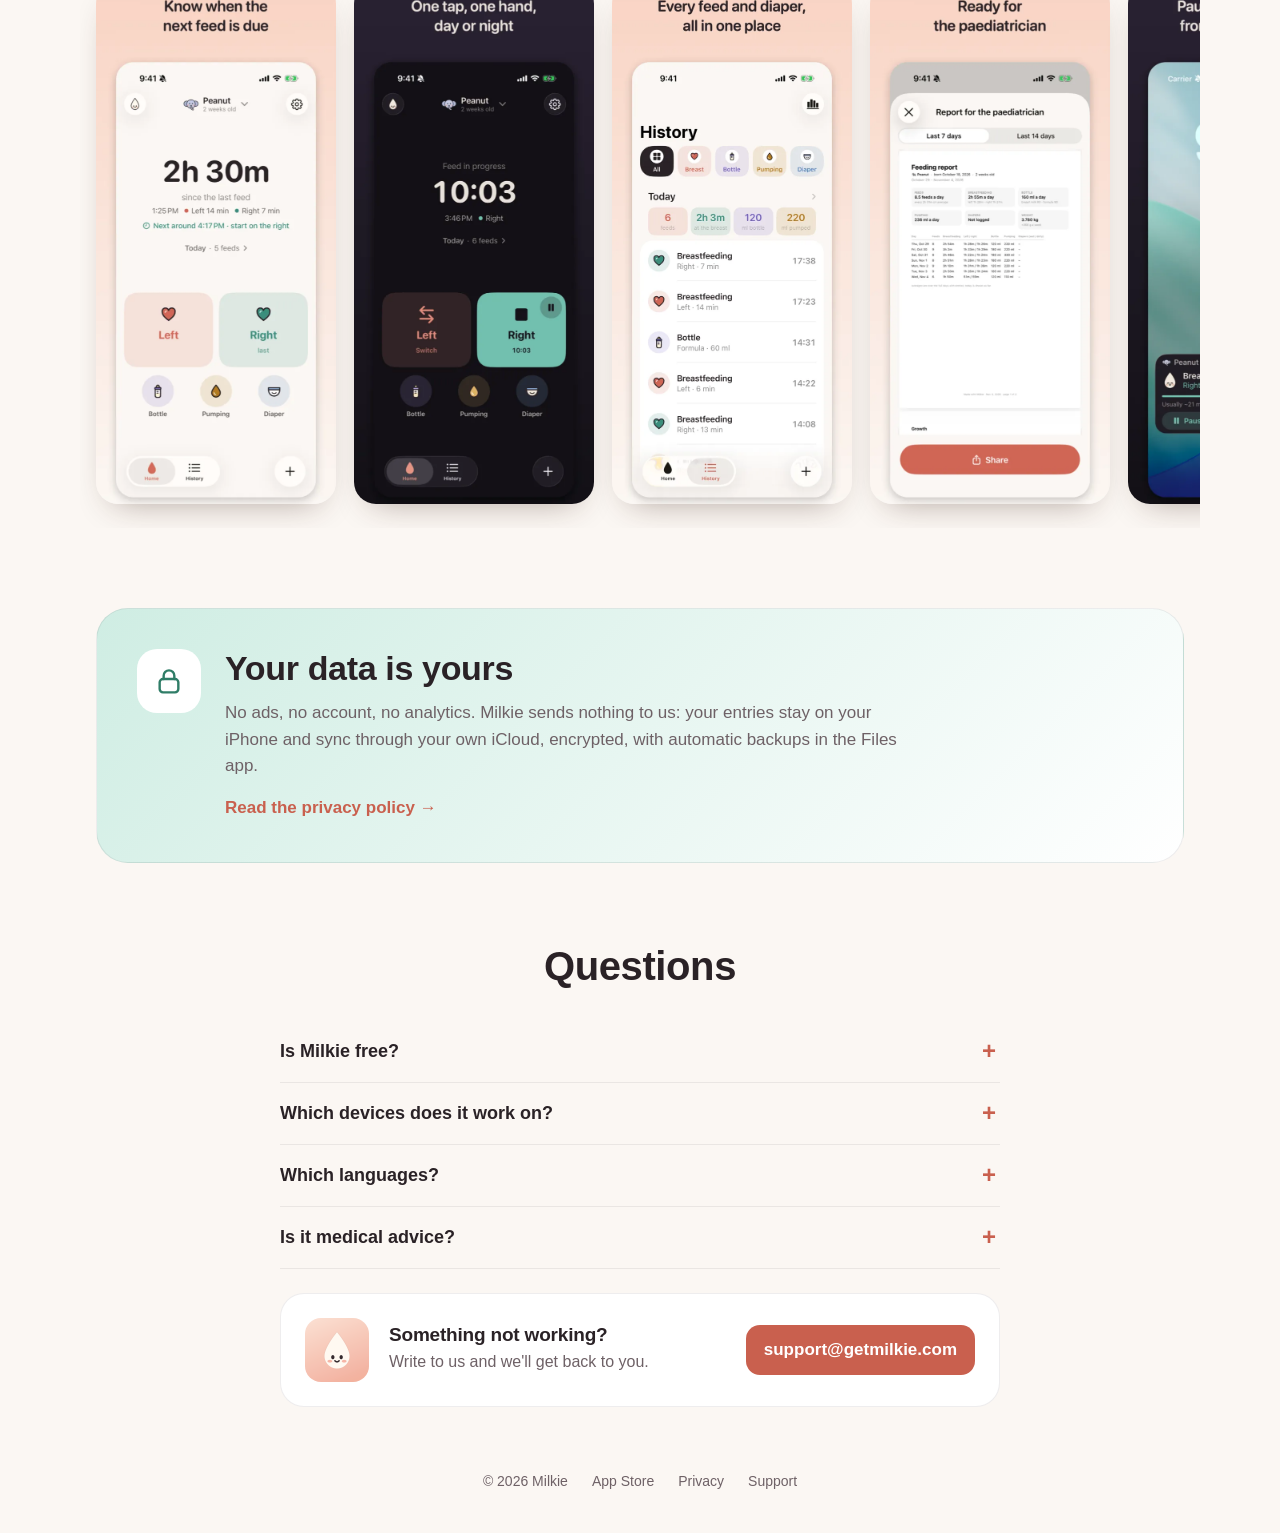
==== commit 861a8642: "Show Google Play as coming soon" ====
--- a/index.html
+++ b/index.html
@@ -39,6 +39,7 @@
     <p class="lead"><span lang="en">Milkie keeps track of breastfeeding, bottles, pumping and diapers, so you always know which side is next and when the next feed is due.</span><span lang="el">Το Milkie κρατά θηλασμό, μπιμπερό, άντληση και πάνες, για να ξέρεις πάντα ποια πλευρά είναι η επόμενη και πότε έρχεται το επόμενο τάισμα.</span></p>
     <div class="cta">
       <a class="badge-store" href="https://apps.apple.com/app/id6831580786"><svg viewBox="0 0 24 24" aria-hidden="true"><path d="M16.4 12.6c0-2.3 1.9-3.4 2-3.5-1.1-1.6-2.8-1.8-3.4-1.8-1.4-.1-2.8.9-3.5.9s-1.8-.8-3-.8C7 7.4 5.6 8.3 4.8 9.7c-1.6 2.8-.4 6.9 1.2 9.1.8 1.1 1.7 2.3 2.8 2.3 1.1 0 1.6-.7 3-.7s1.8.7 3 .7 2-1.1 2.8-2.2c.9-1.3 1.2-2.5 1.2-2.6 0 0-2.4-.9-2.4-3.7zM14.2 5.8c.6-.8 1-1.8.9-2.8-.9 0-2 .6-2.6 1.4-.6.7-1.1 1.7-.9 2.7 1 .1 2-.5 2.6-1.3z"/></svg><span><small lang="en">Download on the</small><small lang="el">Λήψη από το</small>App Store</span></a>
+      <span class="badge-store badge-soon"><svg viewBox="0 0 24 24" aria-hidden="true"><path d="M6 3.5v17a1 1 0 0 0 1.5.86l14-8.5a1 1 0 0 0 0-1.72l-14-8.5A1 1 0 0 0 6 3.5z"/></svg><span><small lang="en">Coming soon to</small><small lang="el">Σύντομα στο</small>Google Play</span></span>
       <a class="link-more" href="#features"><span lang="en">See what it does</span><span lang="el">Δες τι κάνει</span> ↓</a>
     </div>
     <ul class="pills">
@@ -133,7 +134,7 @@
     </details>
     <details>
       <summary><span lang="en">Which devices does it work on?</span><span lang="el">Σε ποιες συσκευές δουλεύει;</span></summary>
-      <p><span lang="en">iPhone with iOS 18 or later, and Apple Watch with watchOS 11 or later.</span><span lang="el">iPhone με iOS 18 ή νεότερο, και Apple Watch με watchOS 11 ή νεότερο.</span></p>
+      <p><span lang="en">iPhone with iOS 18 or later, and Apple Watch with watchOS 11 or later. An Android version is on the way.</span><span lang="el">iPhone με iOS 18 ή νεότερο, και Apple Watch με watchOS 11 ή νεότερο. Έρχεται και έκδοση για Android.</span></p>
     </details>
     <details>
       <summary><span lang="en">Which languages?</span><span lang="el">Σε ποιες γλώσσες;</span></summary>
--- a/style.css
+++ b/style.css
@@ -100,6 +100,8 @@
 .badge-store svg { width: 26px; height: 26px; fill: currentColor; }
 .badge-store span { display: flex; flex-direction: column; }
 .badge-store small { font-size: 11px; font-weight: 500; opacity: .8; }
+.badge-soon { background: transparent; color: var(--text); box-shadow: inset 0 0 0 1.5px var(--line); }
+.badge-soon svg { width: 20px; height: 20px; }
 a.badge-store { text-decoration: none; transition: transform .15s ease, opacity .15s ease; }
 a.badge-store:hover { opacity: .88; }
 a.badge-store:active { transform: scale(.97); }
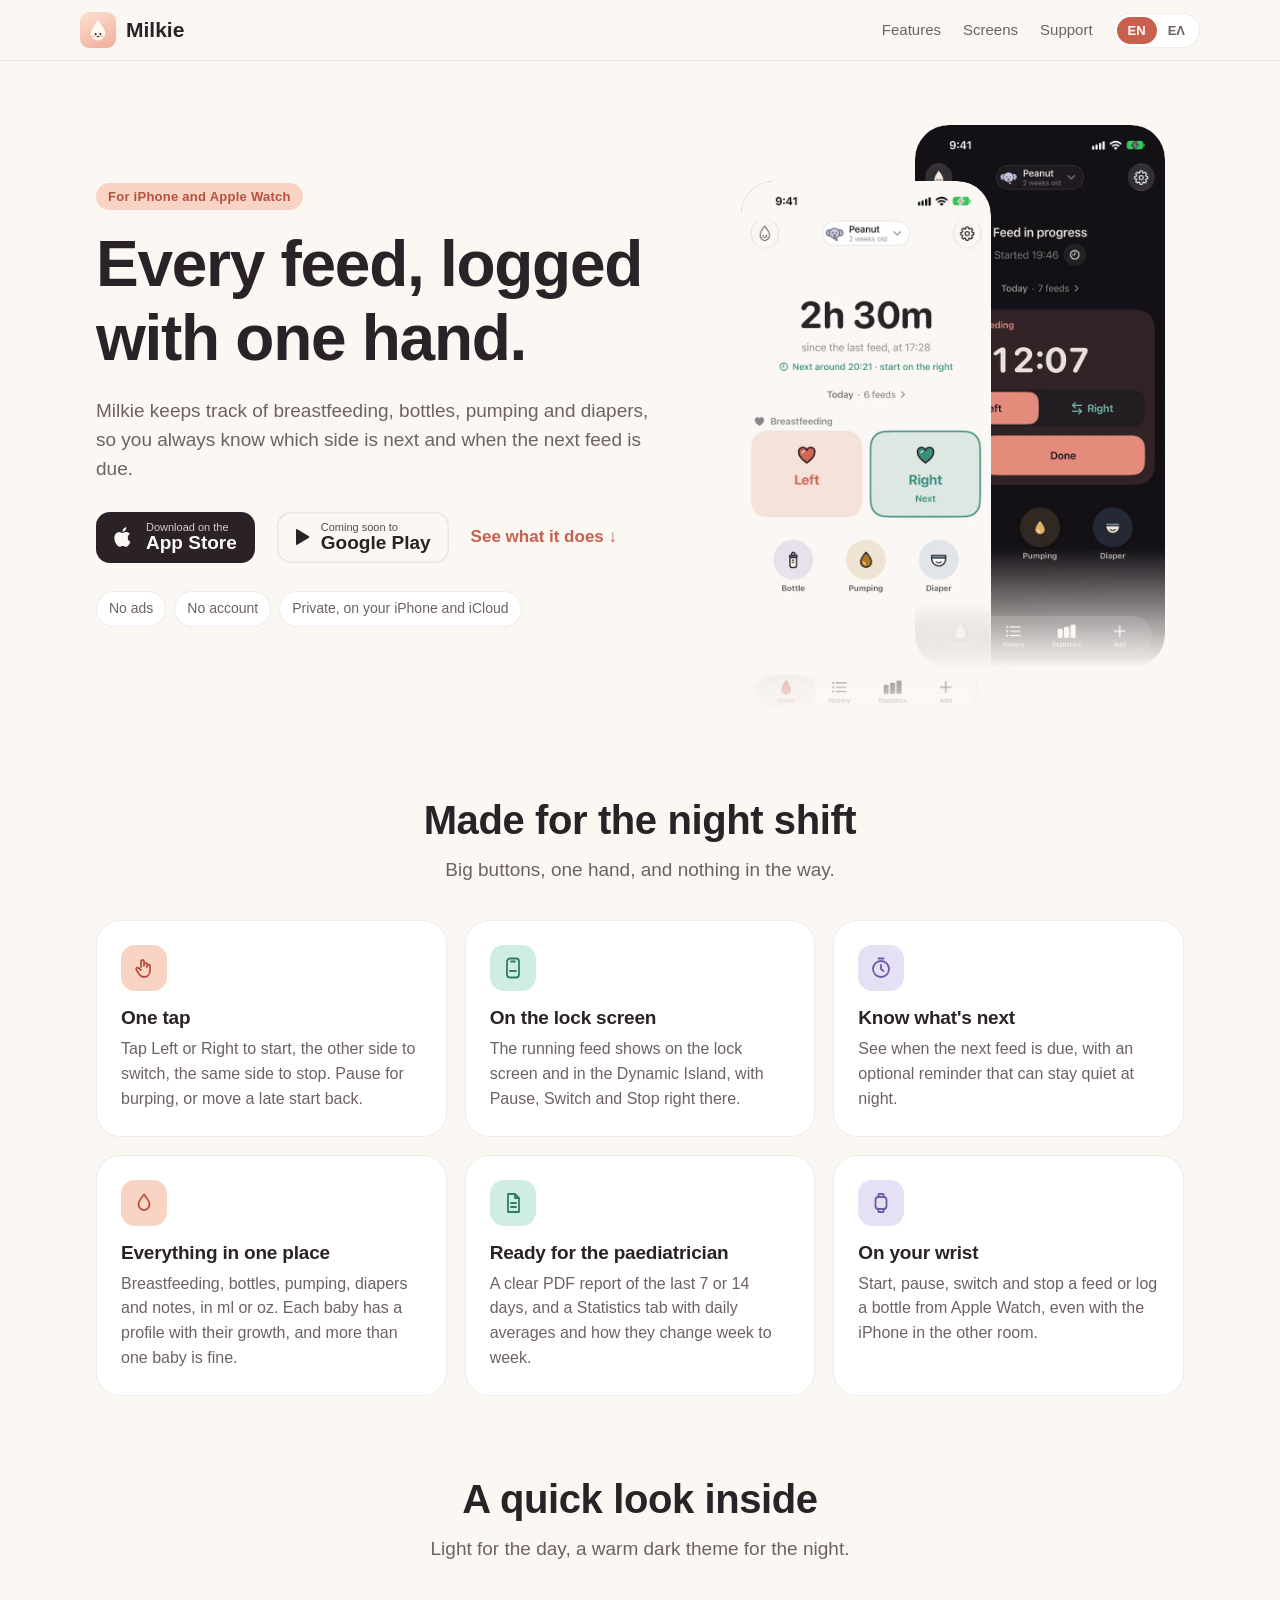
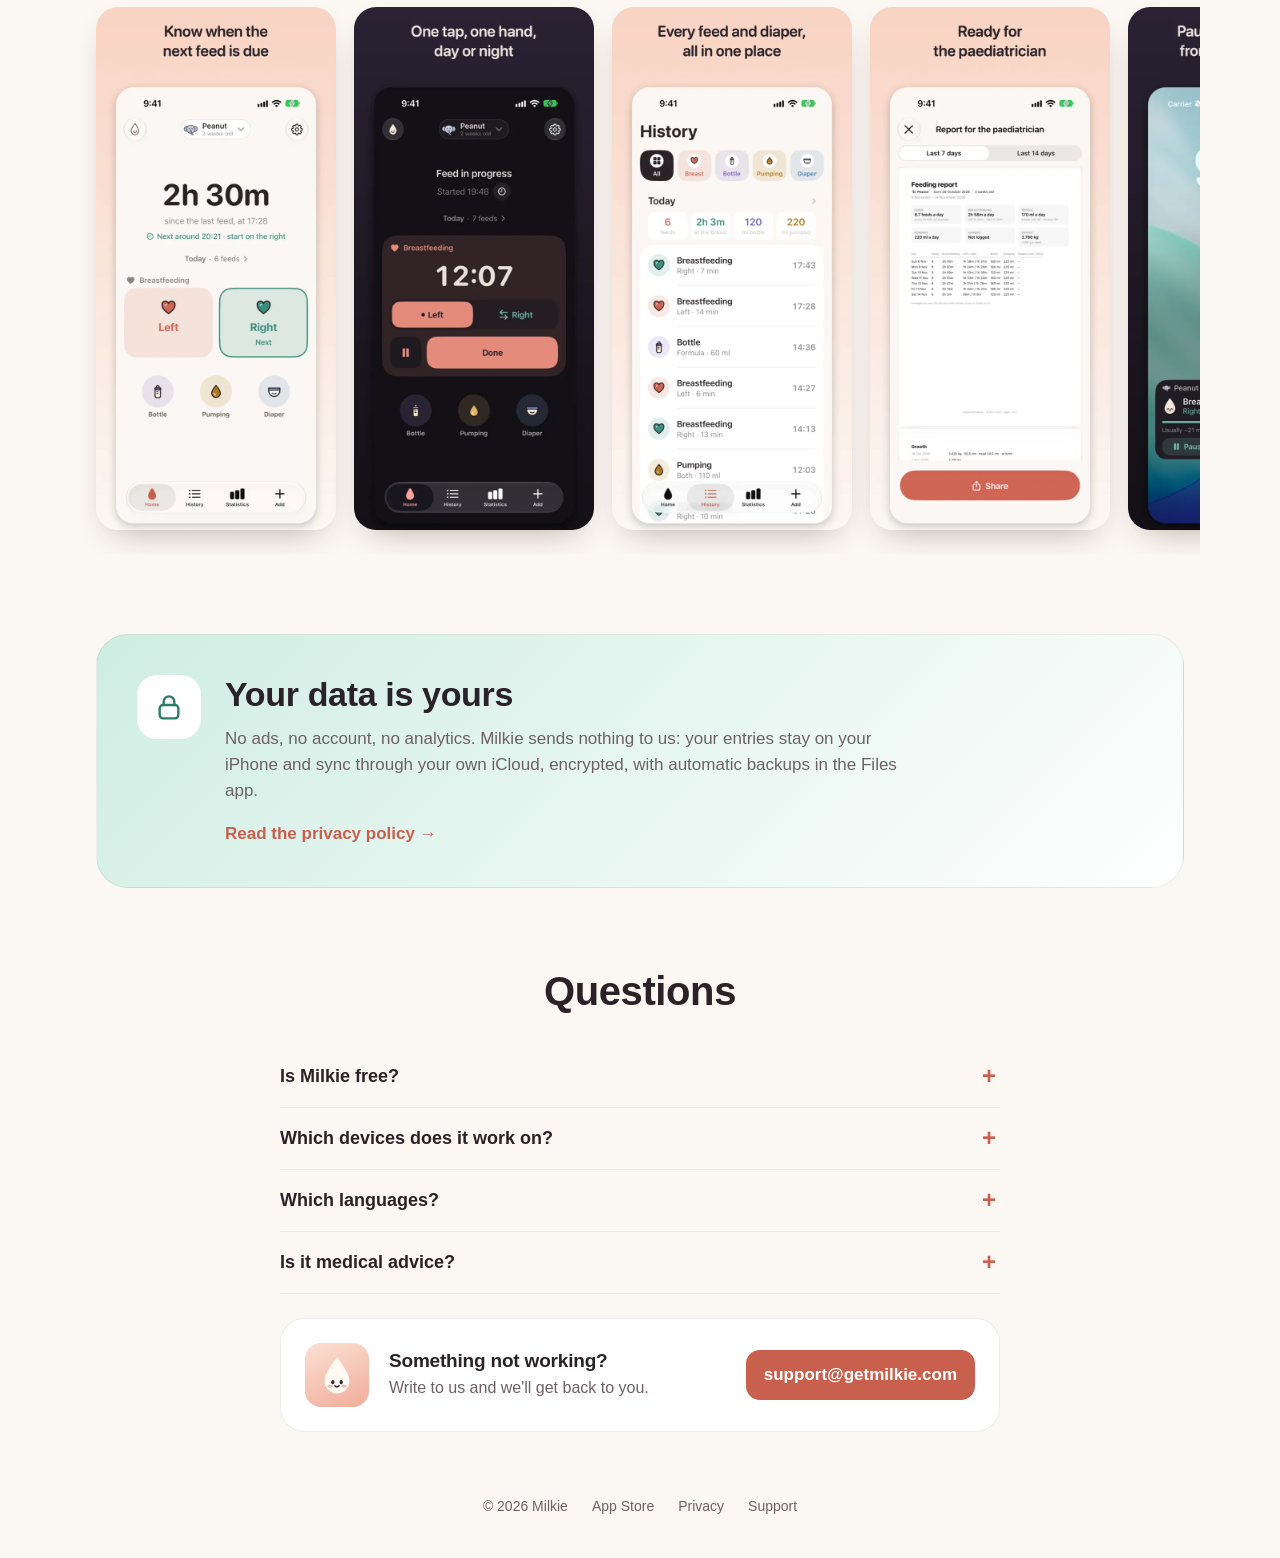
==== commit 9e71e41c: "Show 1.1: new screenshots, units, baby profile, Statistics tab" ====
--- a/index.html
+++ b/index.html
@@ -49,10 +49,10 @@
     </ul>
   </div>
   <div class="hero-phones" aria-hidden="true">
-    <img class="phone back" lang="en" src="img/en-1-feeding-screen.webp" alt="" width="560" height="1236">
-    <img class="phone back" lang="el" src="img/el-1-feeding-screen.webp" alt="" width="560" height="1236" loading="lazy">
-    <img class="phone front" lang="en" src="img/en-3-home-screen.webp" alt="" width="560" height="1236">
-    <img class="phone front" lang="el" src="img/el-3-home-screen.webp" alt="" width="560" height="1236" loading="lazy">
+    <img class="phone back" lang="en" src="img/en-1-feeding-screen.webp" alt="" width="560" height="1217">
+    <img class="phone back" lang="el" src="img/el-1-feeding-screen.webp" alt="" width="560" height="1217" loading="lazy">
+    <img class="phone front" lang="en" src="img/en-3-home-screen.webp" alt="" width="560" height="1217">
+    <img class="phone front" lang="el" src="img/el-3-home-screen.webp" alt="" width="560" height="1217" loading="lazy">
   </div>
 </section>
 
@@ -78,17 +78,17 @@
     <article class="card">
       <div class="ico peach"><svg viewBox="0 0 24 24"><path d="M12 3.5c3 3.6 5.5 6.6 5.5 10a5.5 5.5 0 0 1-11 0c0-3.4 2.5-6.4 5.5-10z"/></svg></div>
       <h3><span lang="en">Everything in one place</span><span lang="el">Όλα σε ένα σημείο</span></h3>
-      <p><span lang="en">Breastfeeding, bottles, pumping, diapers, notes and growth at each visit. More than one baby is fine.</span><span lang="el">Θηλασμός, μπιμπερό, άντληση, πάνες, σημειώσεις και ανάπτυξη σε κάθε επίσκεψη. Και για περισσότερα από ένα μωρά.</span></p>
+      <p><span lang="en">Breastfeeding, bottles, pumping, diapers and notes, in ml or oz. Each baby has a profile with their growth, and more than one baby is fine.</span><span lang="el">Θηλασμός, μπιμπερό, άντληση, πάνες και σημειώσεις, σε ml ή oz. Κάθε μωρό έχει το δικό του προφίλ με την ανάπτυξή του, και για περισσότερα από ένα μωρά.</span></p>
     </article>
     <article class="card">
       <div class="ico teal"><svg viewBox="0 0 24 24"><path d="M7 3h7l4 4v14H7zM14 3v4h4M10 12h5M10 16h5"/></svg></div>
       <h3><span lang="en">Ready for the paediatrician</span><span lang="el">Έτοιμο για τον παιδίατρο</span></h3>
-      <p><span lang="en">A clear PDF report of the last 7 or 14 days, and statistics for the week or the month.</span><span lang="el">Καθαρή αναφορά PDF για τις τελευταίες 7 ή 14 μέρες, και στατιστικά για την εβδομάδα ή τον μήνα.</span></p>
+      <p><span lang="en">A clear PDF report of the last 7 or 14 days, and a Statistics tab with daily averages and how they change week to week.</span><span lang="el">Καθαρή αναφορά PDF για τις τελευταίες 7 ή 14 μέρες, και καρτέλα Στατιστικών με μέσους όρους ανά ημέρα και πώς αλλάζουν από εβδομάδα σε εβδομάδα.</span></p>
     </article>
     <article class="card">
       <div class="ico lilac"><svg viewBox="0 0 24 24"><rect x="6.5" y="6" width="11" height="12" rx="3"/><path d="M9 6l.7-3h4.6l.7 3M9 18l.7 3h4.6l.7-3"/></svg></div>
       <h3><span lang="en">On your wrist</span><span lang="el">Στον καρπό σου</span></h3>
-      <p><span lang="en">Start, switch and stop a feed or log a bottle from Apple Watch, even with the iPhone in the other room.</span><span lang="el">Ξεκίνα, άλλαξε και σταμάτα τάισμα ή γράψε μπιμπερό από το Apple Watch, ακόμα κι αν το iPhone είναι σε άλλο δωμάτιο.</span></p>
+      <p><span lang="en">Start, pause, switch and stop a feed or log a bottle from Apple Watch, even with the iPhone in the other room.</span><span lang="el">Ξεκίνα, κάνε παύση, άλλαξε και σταμάτα τάισμα ή γράψε μπιμπερό από το Apple Watch, ακόμα κι αν το iPhone είναι σε άλλο δωμάτιο.</span></p>
     </article>
   </div>
 </section>
@@ -97,20 +97,20 @@
   <h2><span lang="en">A quick look inside</span><span lang="el">Μια ματιά μέσα</span></h2>
   <p class="sub"><span lang="en">Light for the day, a warm dark theme for the night.</span><span lang="el">Φωτεινό για τη μέρα, ζεστό σκούρο θέμα για τη νύχτα.</span></p>
   <div class="gallery" tabindex="0" aria-label="Screenshots">
-    <img lang="en" src="img/en-3-home.webp" alt="Home screen: when the next feed is due" width="600" height="1305" loading="lazy">
-    <img lang="el" src="img/el-3-home.webp" alt="Αρχική οθόνη: πότε έρχεται το επόμενο τάισμα" width="600" height="1305" loading="lazy">
-    <img lang="en" src="img/en-1-feeding.webp" alt="A feed running, in the dark theme" width="600" height="1305" loading="lazy">
-    <img lang="el" src="img/el-1-feeding.webp" alt="Τάισμα σε εξέλιξη, στο σκούρο θέμα" width="600" height="1305" loading="lazy">
-    <img lang="en" src="img/en-7-history.webp" alt="History of feeds, bottles and diapers" width="600" height="1305" loading="lazy">
-    <img lang="el" src="img/el-7-history.webp" alt="Ιστορικό με ταΐσματα, μπιμπερό και πάνες" width="600" height="1305" loading="lazy">
-    <img lang="en" src="img/en-4-report.webp" alt="PDF report for the paediatrician" width="600" height="1305" loading="lazy">
-    <img lang="el" src="img/el-4-report.webp" alt="Αναφορά PDF για τον παιδίατρο" width="600" height="1305" loading="lazy">
-    <img lang="en" src="img/en-2-lock.webp" alt="The feed on the lock screen" width="600" height="1305" loading="lazy">
-    <img lang="el" src="img/el-2-lock.webp" alt="Το τάισμα στην οθόνη κλειδώματος" width="600" height="1305" loading="lazy">
-    <img lang="en" src="img/en-5-stats.webp" alt="Weekly statistics" width="600" height="1305" loading="lazy">
-    <img lang="el" src="img/el-5-stats.webp" alt="Στατιστικά εβδομάδας" width="600" height="1305" loading="lazy">
-    <img lang="en" src="img/en-6-welcome.webp" alt="Welcome screen" width="600" height="1305" loading="lazy">
-    <img lang="el" src="img/el-6-welcome.webp" alt="Οθόνη καλωσορίσματος" width="600" height="1305" loading="lazy">
+    <img lang="en" src="img/en-3-home.webp" alt="Home screen: when the next feed is due" width="600" height="1304" loading="lazy">
+    <img lang="el" src="img/el-3-home.webp" alt="Αρχική οθόνη: πότε έρχεται το επόμενο τάισμα" width="600" height="1304" loading="lazy">
+    <img lang="en" src="img/en-1-feeding.webp" alt="A feed running, in the dark theme" width="600" height="1304" loading="lazy">
+    <img lang="el" src="img/el-1-feeding.webp" alt="Τάισμα σε εξέλιξη, στο σκούρο θέμα" width="600" height="1304" loading="lazy">
+    <img lang="en" src="img/en-7-history.webp" alt="History of feeds, bottles and diapers" width="600" height="1304" loading="lazy">
+    <img lang="el" src="img/el-7-history.webp" alt="Ιστορικό με ταΐσματα, μπιμπερό και πάνες" width="600" height="1304" loading="lazy">
+    <img lang="en" src="img/en-4-report.webp" alt="PDF report for the paediatrician" width="600" height="1304" loading="lazy">
+    <img lang="el" src="img/el-4-report.webp" alt="Αναφορά PDF για τον παιδίατρο" width="600" height="1304" loading="lazy">
+    <img lang="en" src="img/en-2-lock.webp" alt="The feed on the lock screen" width="600" height="1304" loading="lazy">
+    <img lang="el" src="img/el-2-lock.webp" alt="Το τάισμα στην οθόνη κλειδώματος" width="600" height="1304" loading="lazy">
+    <img lang="en" src="img/en-5-stats.webp" alt="Weekly statistics" width="600" height="1304" loading="lazy">
+    <img lang="el" src="img/el-5-stats.webp" alt="Στατιστικά εβδομάδας" width="600" height="1304" loading="lazy">
+    <img lang="en" src="img/en-6-welcome.webp" alt="Welcome screen" width="600" height="1304" loading="lazy">
+    <img lang="el" src="img/el-6-welcome.webp" alt="Οθόνη καλωσορίσματος" width="600" height="1304" loading="lazy">
   </div>
 </section>
 
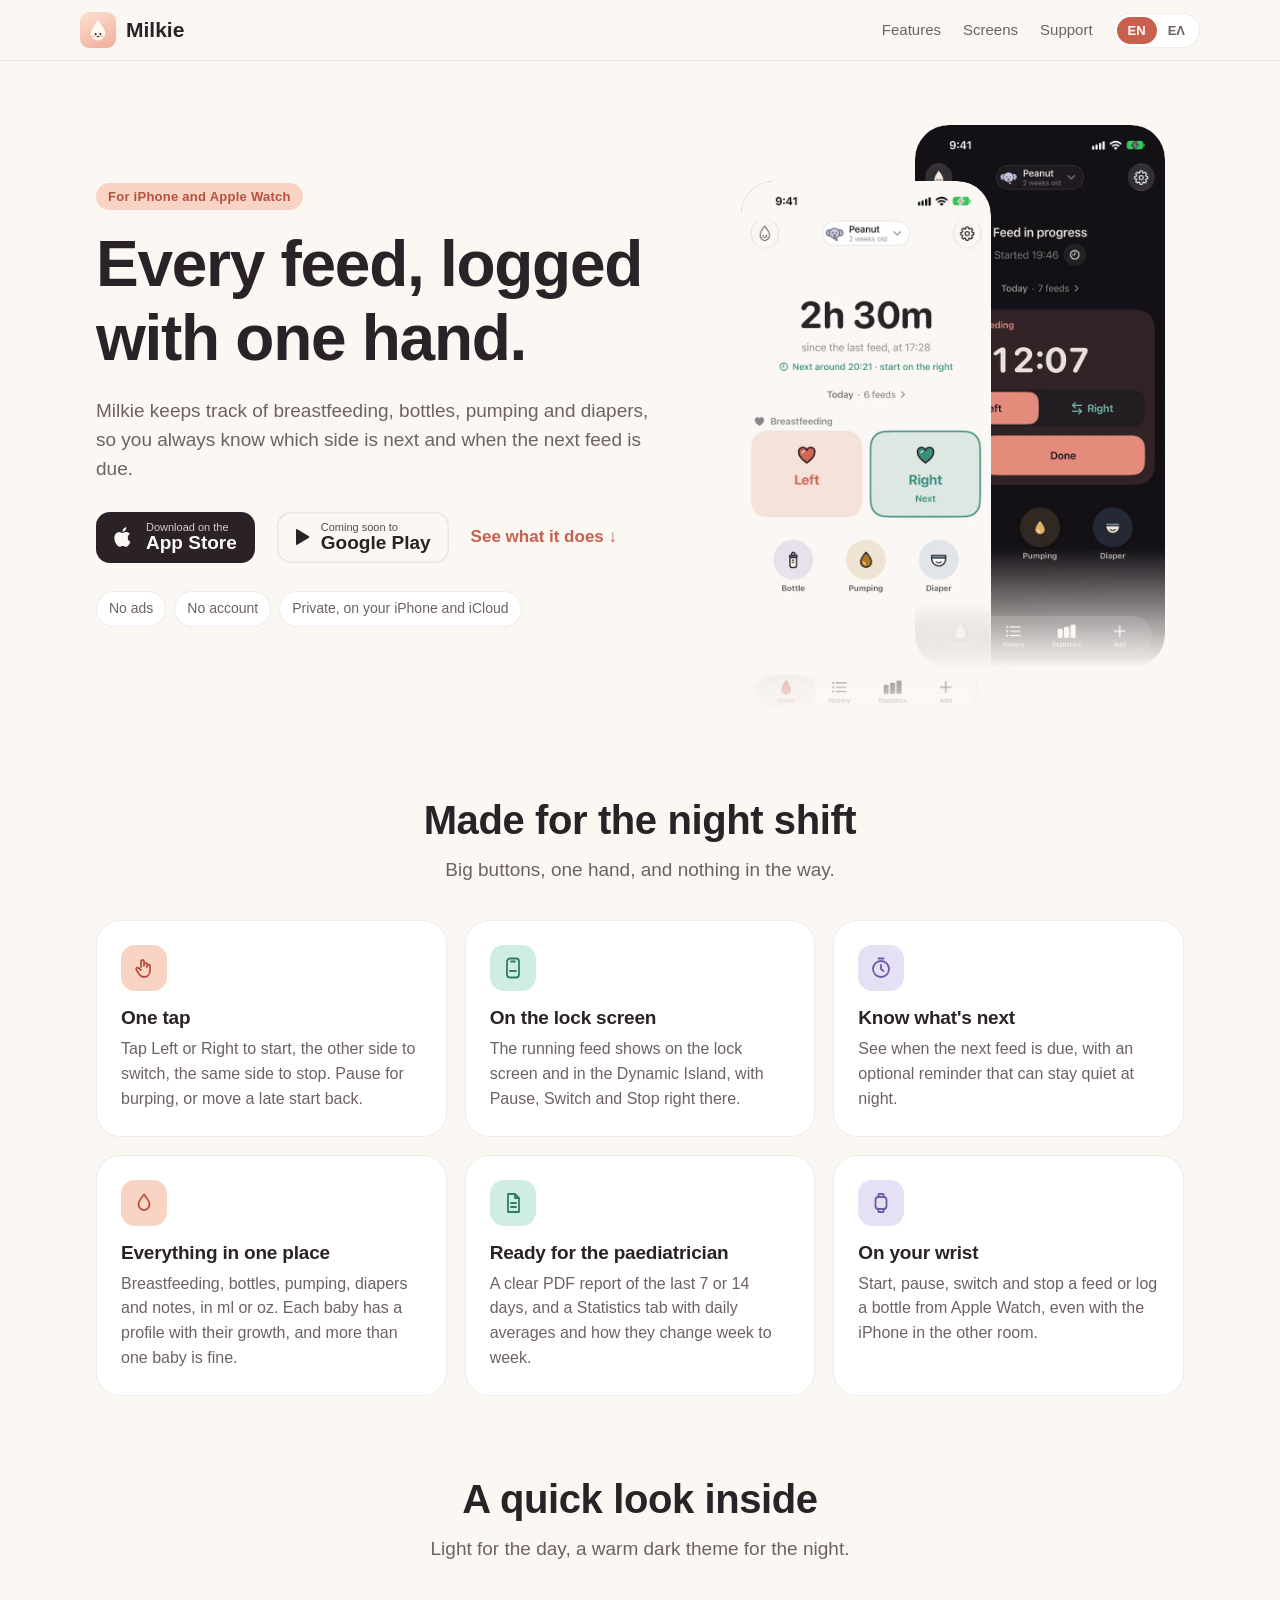
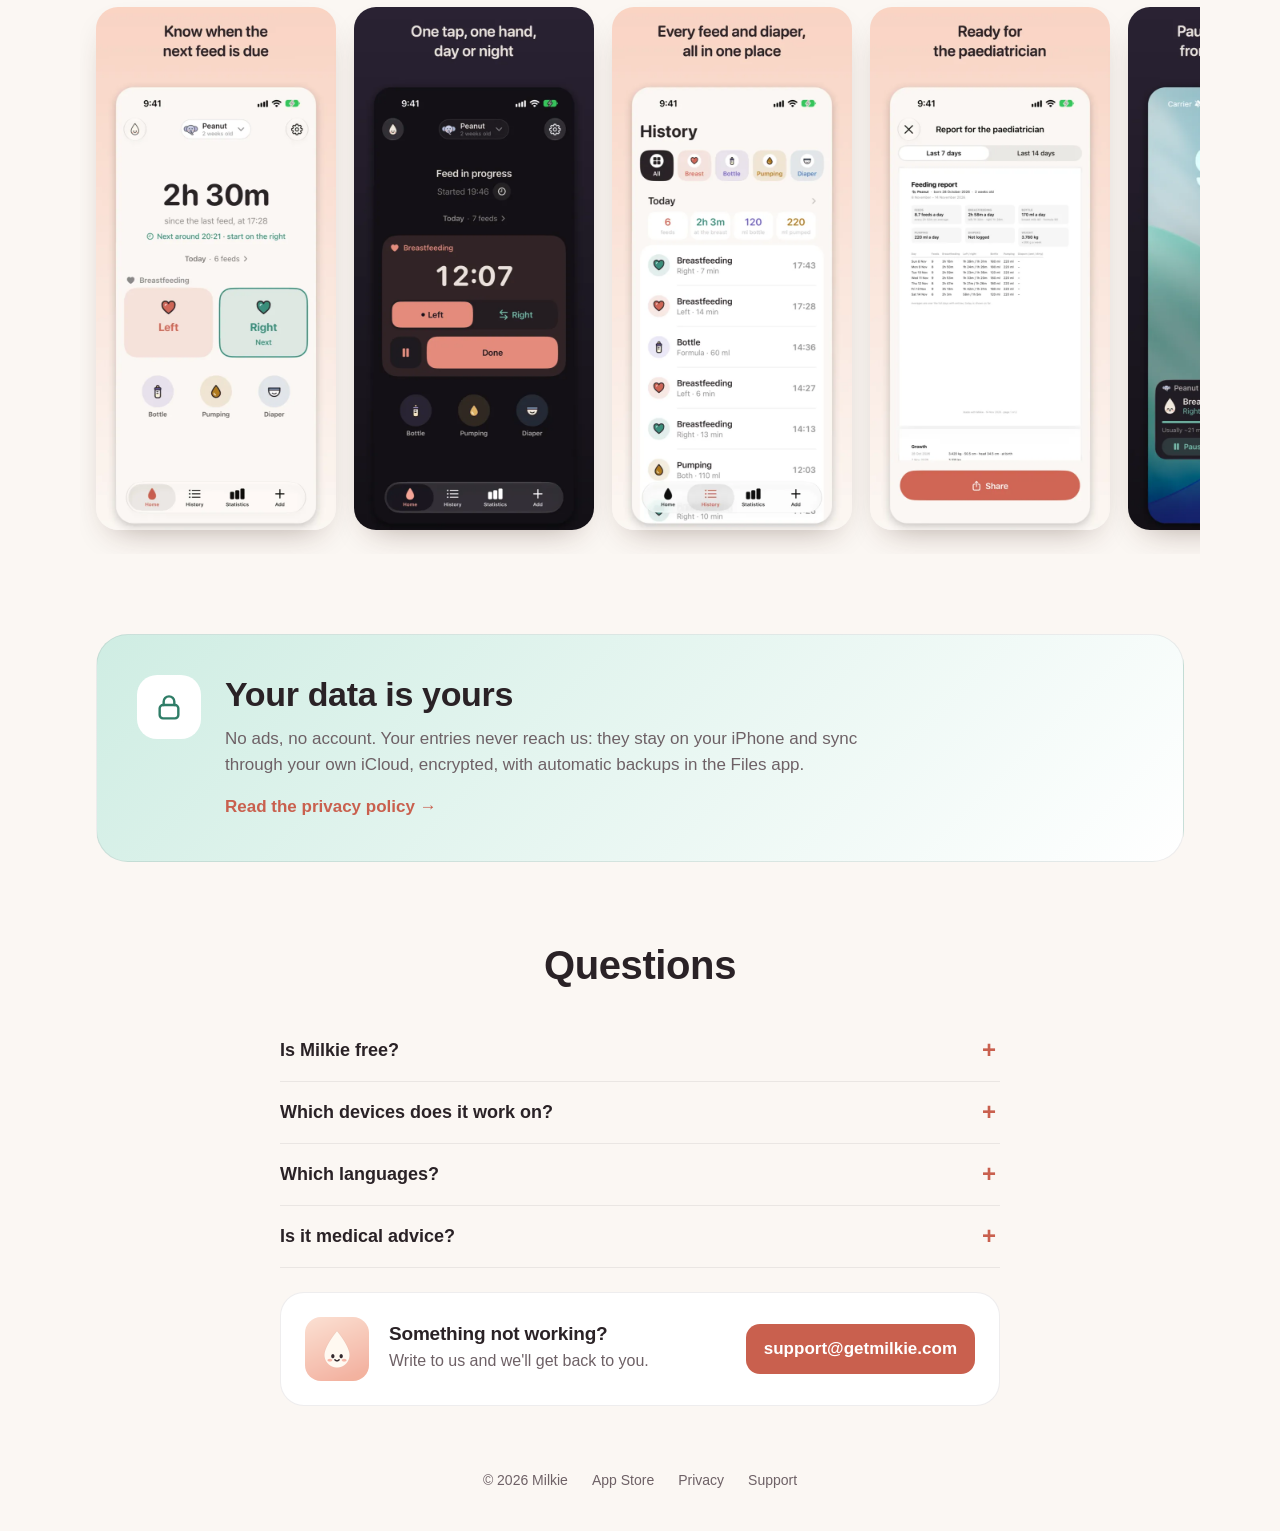
==== commit 4cefef5a: "Describe the anonymous usage counts from version 1.2" ====
--- a/index.html
+++ b/index.html
@@ -119,7 +119,7 @@
     <div class="lock"><svg viewBox="0 0 24 24"><rect x="5" y="10.5" width="14" height="10" rx="2.5"/><path d="M8 10.5V8a4 4 0 0 1 8 0v2.5"/></svg></div>
     <div>
       <h2><span lang="en">Your data is yours</span><span lang="el">Τα δεδομένα είναι δικά σου</span></h2>
-      <p><span lang="en">No ads, no account, no analytics. Milkie sends nothing to us: your entries stay on your iPhone and sync through your own iCloud, encrypted, with automatic backups in the Files app.</span><span lang="el">Χωρίς διαφημίσεις, λογαριασμό ή αναλυτικά στοιχεία. Το Milkie δεν μας στέλνει τίποτα: οι καταχωρίσεις μένουν στο iPhone σου και συγχρονίζονται κρυπτογραφημένες μέσω του δικού σου iCloud, με αυτόματα αντίγραφα στα Αρχεία.</span></p>
+      <p><span lang="en">No ads, no account. Your entries never reach us: they stay on your iPhone and sync through your own iCloud, encrypted, with automatic backups in the Files app.</span><span lang="el">Χωρίς διαφημίσεις και λογαριασμό. Οι καταχωρίσεις σου δεν φτάνουν ποτέ σε εμάς: μένουν στο iPhone σου και συγχρονίζονται κρυπτογραφημένες μέσω του δικού σου iCloud, με αυτόματα αντίγραφα στα Αρχεία.</span></p>
       <a class="privacy-link" href="privacy.html"><span lang="en">Read the privacy policy</span><span lang="el">Διάβασε την πολιτική απορρήτου</span> →</a>
     </div>
   </div>
